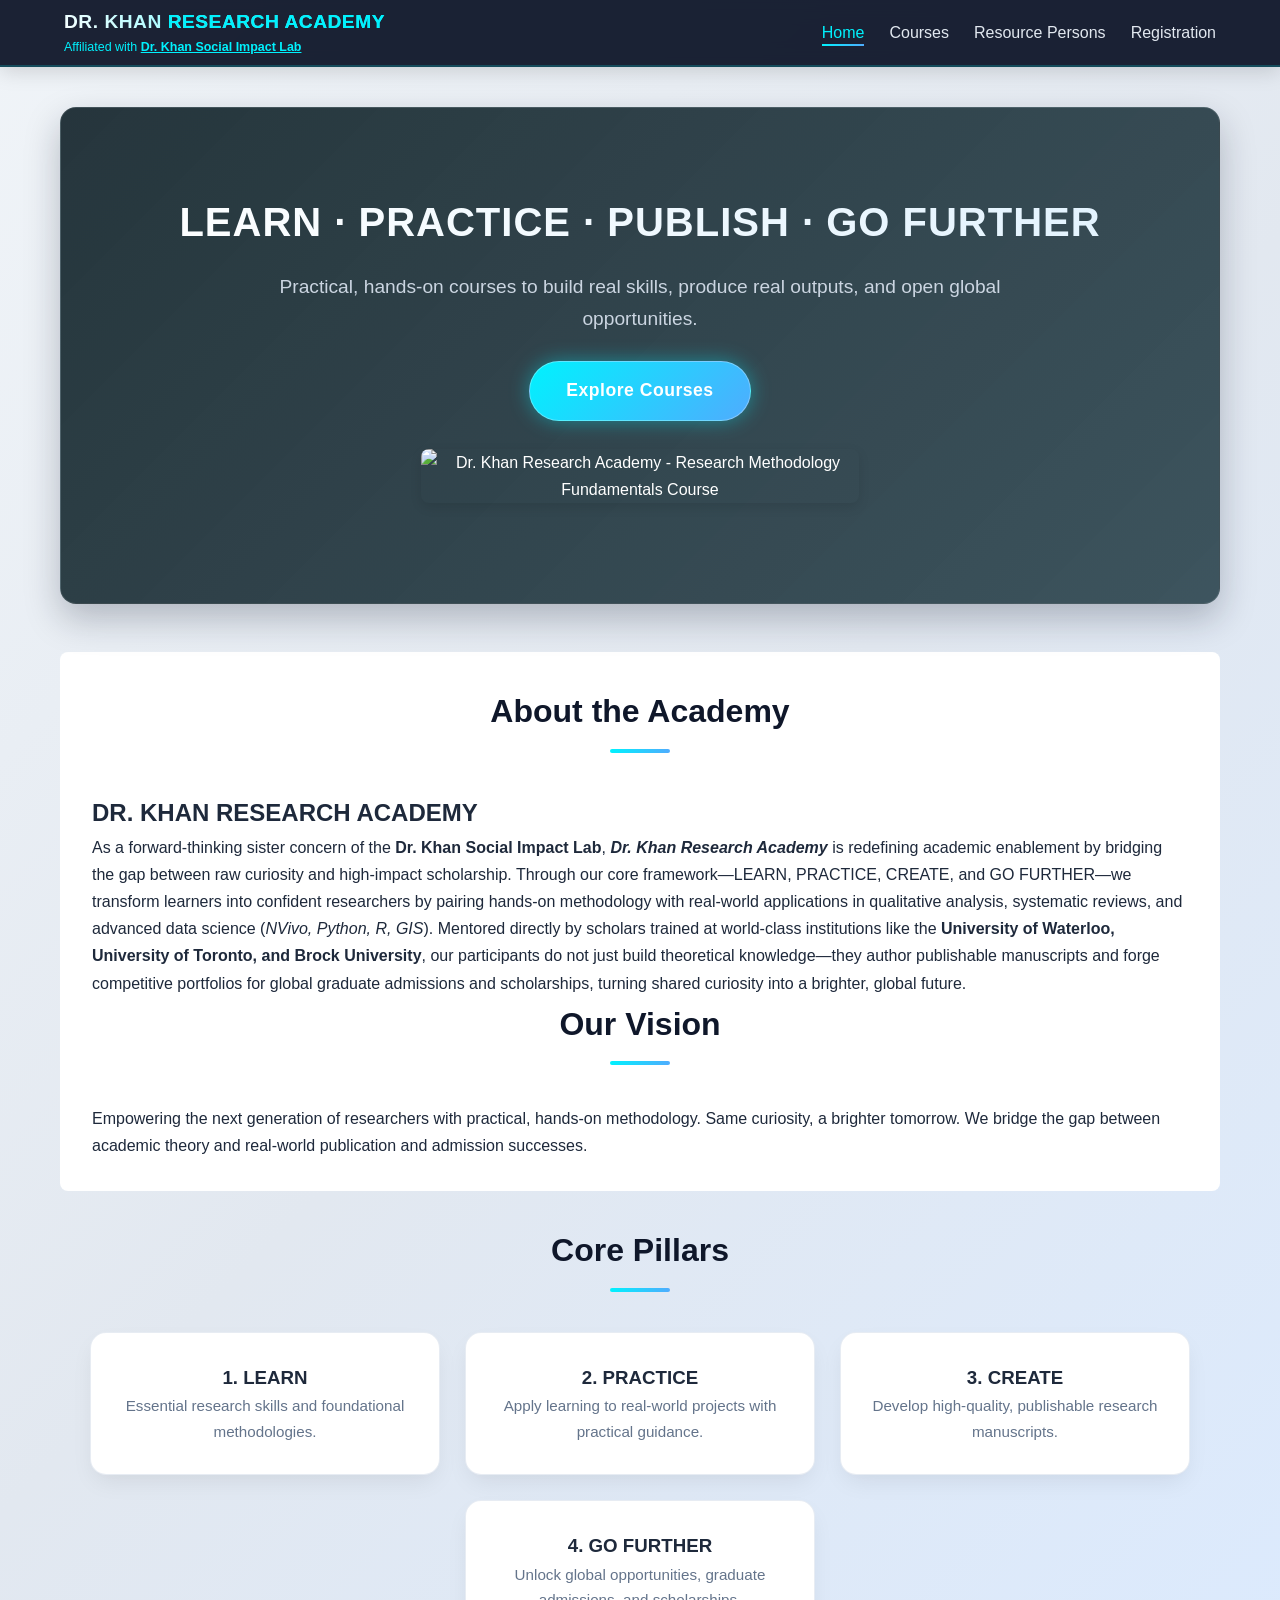
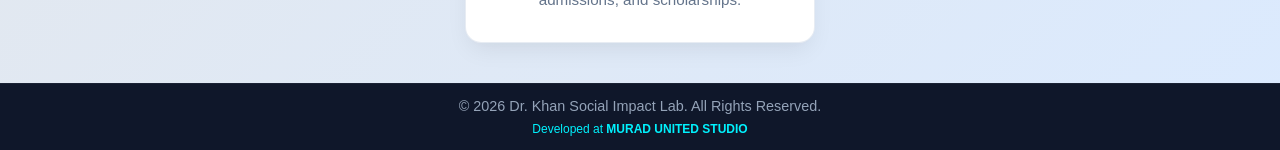
==== index.html @ 28f7c377 "Update index.html" ====
<!DOCTYPE html>
<html lang="en">
<head>
    <meta charset="UTF-8">
    <meta name="viewport" content="width=device-width, initial-scale=1.0">
    <title>Dr. Khan Research Academy</title>
    <link rel="stylesheet" href="style.css">
</head>
<body>

    <header>
        <div class="nav-container">
            <div class="logo">
                <h1>DR. KHAN <span>RESEARCH ACADEMY</span></h1>
                 <span class="sister-concern">Affiliated with  <b><a href="https://khansilab.com/" target="_blank">Dr. Khan Social Impact Lab </a> </b> </span>
            </div>
            <nav>
                <ul>
                    <li><a href="index.html" class="active">Home</a></li>
                    <li><a href="courses.html">Courses</a></li>
                    <li><a href="resource-persons.html">Resource Persons</a></li>
                    <li><a href="registration.html">Registration</a></li>
                </ul>
            </nav>
        </div>
    </header>

    <div class="container">
        <section class="hero">
            <h2>LEARN · PRACTICE · PUBLISH · GO FURTHER</h2>
            <p>Practical, hands-on courses to build real skills, produce real outputs, and open global opportunities.</p>
            <a href="courses.html" class="btn">Explore Courses</a>
			
					<div style="text-align: center; margin: 20px 0;">
				<style>
			@keyframes softPulse {
			0% { transform: scale(1); }
			50% { transform: scale(1.02); }
			100% { transform: scale(1); }
			}
			.pulse-banner {
			max-width: 40%; 
			height: auto; 
			border-radius: 8px; 
			box-shadow: 0 4px 12px rgba(0, 0, 0, 0.1);
			animation: softPulse 1s infinite ease-in-out;
			}
		</style>
		
		<img src="https://iili.io/naCwswB.jpg" 
			alt="Dr. Khan Research Academy - Research Methodology Fundamentals Course" 
			class="pulse-banner">
				</div>
        </section>
		
		

        <section class="about-section" style="background: white; padding: 2rem; border-radius: 8px; margin-bottom: 2rem;">
            <h2 class="section-title">About the Academy</h2>
        
		<!-- MODERN SINGLE-PARAGRAPH ABOUT SECTION -->
				<section id="about-academy" class="py-12 px-6 bg-gradient-to-r from-slate-900 to-indigo-950 text-white rounded-2xl shadow-xl border border-slate-800">
					<div class="max-w-4xl mx-auto text-center space-y-4">
					<h2 class="text-3xl md:text-4xl font-extrabold tracking-tight">DR. KHAN RESEARCH ACADEMY</h2>
					<p class="text-lg md:text-xl font-light text-slate-300 leading-relaxed max-w-3xl mx-auto">
					As a forward-thinking sister concern of the <strong class="text-white font-semibold">Dr. Khan Social Impact Lab</strong>, 
					<strong class="text-white font-semibold"><i> Dr. Khan Research Academy </i> </strong> is redefining academic enablement by bridging the gap between raw curiosity and high-impact scholarship. Through our core framework—<span class="text-indigo-400 font-medium">LEARN, PRACTICE, CREATE, and GO FURTHER</span>—we transform learners into confident researchers by pairing hands-on methodology with real-world applications in qualitative analysis, systematic reviews, and advanced data science (<em class="not-italic text-indigo-300">NVivo, Python, R, GIS</em>). Mentored directly by scholars trained at world-class institutions like the <strong class="text-white font-semibold">University of Waterloo, University of Toronto, and Brock University</strong>, our participants do not just build theoretical knowledge—they author publishable manuscripts and forge competitive portfolios for global graduate admissions and scholarships, turning shared curiosity into a brighter, global future.
					</p>
					</div>
				</section>
			<h2 class="section-title">Our Vision</h2>	
			        <p>Empowering the next generation of researchers with practical, hands-on methodology. Same curiosity, a brighter tomorrow. We bridge the gap between academic theory and real-world publication and admission successes.</p>
				
		
		</section>

        <section class="pillars", align="center">
            <h2 class="section-title">Core Pillars</h2>
            <div class="grid">
                <div class="card card-body">
                    <h3>1. LEARN</h3>
                    <p>Essential research skills and foundational methodologies.</p>
                </div>
                <div class="card card-body">
                    <h3>2. PRACTICE</h3>
                    <p>Apply learning to real-world projects with practical guidance.</p>
                </div>
                <div class="card card-body">
                    <h3>3. CREATE</h3>
                    <p>Develop high-quality, publishable research manuscripts.</p>
                </div>
                <div class="card card-body">
                    <h3>4. GO FURTHER</h3>
                    <p>Unlock global opportunities, graduate admissions, and scholarships.</p>
                </div>
            </div>
        </section>
    </div>

    <footer>
        <p>&copy; 2026 Dr. Khan Social Impact Lab. All Rights Reserved.</p>
        <p><small>Developed at <b> MURAD UNITED STUDIO</b> </small></p>
    </footer>

</body>
</html>
---- style.css ----
/* ==========================================================
   Dr. Khan Research Academy - Premium & Vibrant Stylesheet
   Developed at MURAD UNITED STUDIO
   ========================================================== */

/* Global Reset & Box Sizing */
* {
    margin: 0;
    padding: 0;
    box-sizing: border-box;
    font-family: 'Poppins', 'Segoe UI', Tahoma, Geneva, Verdana, sans-serif;
}

:root {
    --primary-gradient: linear-gradient(135deg, #0f2027, #203a43, #2c5364);
    --hero-gradient: linear-gradient(135deg, rgba(15, 32, 39, 0.9), rgba(32, 58, 68, 0.85)), url('https://images.unsplash.com/photo-1523240795612-9a054b0db644?auto=format&fit=crop&w=1200&q=80');
    --card-bg: #ffffff;
    --accent-cyan: #00f2fe;
    --accent-blue: #4facfe;
    --accent-gold: #ffb703;
    --text-dark: #1e293b;
    --text-muted: #64748b;
    --shadow-soft: 0 10px 25px -5px rgba(0, 0, 0, 0.08), 0 8px 10px -6px rgba(0, 0, 0, 0.01);
    --shadow-hover: 0 20px 30px -10px rgba(0, 242, 254, 0.25), 0 10px 15px -5px rgba(0, 0, 0, 0.1);
}

/* Background Animation & Base Layout */
body {
    background: linear-gradient(135deg, #f0f4f8 0%, #e2e8f0 50%, #dbeafe 100%);
    color: var(--text-dark);
    line-height: 1.7;
    min-height: 100vh;
    overflow-x: hidden;
}

/* Keyframe Animations */
@keyframes fadeIn {
    from { opacity: 0; transform: translateY(20px); }
    to { opacity: 1; transform: translateY(0); }
}

@keyframes pulseGlow {
    0% { box-shadow: 0 0 0 0 rgba(0, 242, 254, 0.4); }
    70% { box-shadow: 0 0 0 12px rgba(0, 242, 254, 0); }
    100% { box-shadow: 0 0 0 0 rgba(0, 242, 254, 0); }
}

@keyframes float {
    0% { transform: translateY(0px); }
    50% { transform: translateY(-6px); }
    100% { transform: translateY(0px); }
}

/* Header & Glassmorphism Navigation */
header {
    background: rgba(15, 23, 42, 0.95);
    backdrop-filter: blur(10px);
    color: white;
    padding: 0.4rem 5%;
    position: sticky;
    top: 0;
    z-index: 1000;
    border-bottom: 2px solid rgba(0, 242, 254, 0.2);
    box-shadow: 0 4px 20px rgba(0, 0, 0, 0.15);
}

.nav-container {
    display: flex;
    justify-content: space-between;
    align-items: center;
    max-width: 1200px;
    margin: 0 auto;
}

.logo h1 {
    font-size: 1.2rem;
    font-weight: 700;
    letter-spacing: 0.5px;
    background: linear-gradient(45deg, #ffffff, var(--accent-cyan));
    -webkit-background-clip: text;
    -webkit-text-fill-color: transparent;
}

.logo span {
    color: var(--accent-cyan);
    -webkit-text-fill-color: var(--accent-cyan);
}

.sister-concern {
    font-size: 0.78rem;
    color: #94a3b8;
    display: block;
    margin-top: -2px;
}

nav ul {
    display: flex;
    list-style: none;
    gap: 25px;
}

nav ul li a {
    color: #e2e8f0;
    text-decoration: none;
    font-weight: 500;
    position: relative;
    padding: 5px 0;
    transition: all 0.3s ease;
}

nav ul li a::after {
    content: '';
    position: absolute;
    bottom: 0;
    left: 0;
    width: 0%;
    height: 2px;
    background: linear-gradient(90deg, var(--accent-cyan), var(--accent-blue));
    transition: width 0.3s ease;
}

nav ul li a:hover, nav ul li a.active {
    color: var(--accent-cyan);
}

nav ul li a:hover::after, nav ul li a.active::after {
    width: 100%;
}

/* Container */
.container {
    max-width: 1200px;
    margin: 2.5rem auto;
    padding: 0 20px;
    animation: fadeIn 0.8s ease-out;
}

/* Hero Section */
.hero {
    background: var(--hero-gradient) center/cover;
    color: white;
    text-align: center;
    padding: 5rem 2rem;
    border-radius: 16px;
    margin-bottom: 3rem;
    box-shadow: 0 15px 35px rgba(15, 23, 42, 0.25);
    position: relative;
    overflow: hidden;
    border: 1px solid rgba(255, 255, 255, 0.1);
}

.hero h2 {
    font-size: 2.5rem;
    margin-bottom: 15px;
    font-weight: 800;
    letter-spacing: 1px;
    background: linear-gradient(45deg, #ffffff, #e0f2fe);
    -webkit-background-clip: text;
    -webkit-text-fill-color: transparent;
}

.hero p {
    font-size: 1.2rem;
    margin-bottom: 25px;
    color: #cbd5e1;
    max-width: 800px;
    margin-left: auto;
    margin-right: auto;
}

/* Section Title */
.section-title {
    text-align: center;
    font-size: 2rem;
    margin-bottom: 2.5rem;
    color: #0f172a;
    position: relative;
    font-weight: 700;
}

.section-title::after {
    content: '';
    display: block;
    width: 60px;
    height: 4px;
    background: linear-gradient(90deg, var(--accent-cyan), var(--accent-blue));
    margin: 10px auto 0;
    border-radius: 2px;
}

/* General Grid System */
.grid {
    display: grid;
    grid-template-columns: repeat(auto-fit, minmax(320px, 1fr));
    gap: 25px;
}

/* Core Pillars Specific Grid Setup (Card Center Alignment Fix) */
.pillars {
    text-align: center;
}

.pillars .grid {
    display: flex;
    flex-wrap: wrap;
    justify-content: center;
    gap: 25px;
}

.pillars .card {
    flex: 1 1 280px;
    max-width: 350px;
    text-align: center;
}

/* Cool Cards Design */
.card {
    background: var(--card-bg);
    border-radius: 16px;
    overflow: hidden;
    box-shadow: var(--shadow-soft);
    transition: all 0.4s cubic-bezier(0.175, 0.885, 0.32, 1.275);
    display: flex;
    flex-direction: column;
    border: 1px solid rgba(226, 232, 240, 0.8);
    position: relative;
}

.card:hover {
    transform: translateY(-10px) scale(1.02);
    box-shadow: var(--shadow-hover);
    border-color: rgba(0, 242, 254, 0.4);
}

.card-img {
    width: 100%;
    height: 210px;
    object-fit: cover;
    transition: transform 0.5s ease;
}

.card:hover .card-img {
    transform: scale(1.08);
}

.card-body {
    padding: 1.8rem;
    flex-grow: 1;
    display: flex;
    flex-direction: column;
    background: #ffffff;
}

.card-title {
    font-size: 1.3rem;
    color: #0f172a;
    margin-bottom: 12px;
    font-weight: 600;
    line-height: 1.4;
}

.card p {
    color: var(--text-muted);
    font-size: 0.95rem;
}

/* Glowing Badges */
.badge {
    display: inline-block;
    padding: 5px 12px;
    border-radius: 20px;
    font-size: 0.75rem;
    font-weight: 700;
    text-transform: uppercase;
    letter-spacing: 0.8px;
    margin-bottom: 12px;
    width: fit-content;
}

.badge-active {
    background: rgba(16, 185, 129, 0.15);
    color: #059669;
    border: 1px solid rgba(16, 185, 129, 0.3);
    animation: pulseGlow 2s infinite;
}

.badge-upcoming {
    background: rgba(245, 158, 11, 0.15);
    color: #d97706;
    border: 1px solid rgba(245, 158, 11, 0.3);
}

/* Price Tag Styling */
.price-tag {
    font-size: 1.15rem;
    font-weight: 700;
    color: #0284c7;
    margin: 15px 0;
    background: #f0f9ff;
    padding: 8px 12px;
    border-radius: 8px;
    display: inline-block;
    width: fit-content;
}

/* Cool Animated Buttons */
.btn {
    display: inline-block;
    background: linear-gradient(135deg, #0284c7, #2563eb);
    color: white;
    padding: 12px 24px;
    text-decoration: none;
    border-radius: 10px;
    text-align: center;
    margin-top: auto;
    font-weight: 600;
    letter-spacing: 0.5px;
    transition: all 0.3s ease;
    box-shadow: 0 4px 12px rgba(37, 99, 235, 0.25);
    border: none;
}

.btn:hover {
    background: linear-gradient(135deg, #0369a1, #1d4ed8);
    transform: translateY(-2px);
    box-shadow: 0 6px 18px rgba(37, 99, 235, 0.4);
}

/* Hero Button Base Styling */
.hero .btn {
    position: relative;
    display: inline-block;
    padding: 14px 36px;
    font-size: 1.1rem;
    font-weight: 700;
    color: #ffffff;
    background: linear-gradient(135deg, #00f2fe 0%, #4facfe 100%);
    border-radius: 50px;
    text-decoration: none;
    overflow: hidden;
    z-index: 1;
    box-shadow: 0 0 20px rgba(0, 242, 254, 0.4);
    transition: all 0.4s cubic-bezier(0.175, 0.885, 0.32, 1.275);
    border: 1px solid rgba(255, 255, 255, 0.3);
}

.hero .btn::before {
    content: '';
    position: absolute;
    top: 0;
    left: -100%;
    width: 100%;
    height: 100%;
    background: linear-gradient(
        120deg,
        transparent,
        rgba(255, 255, 255, 0.6),
        transparent
    );
    transition: all 0.6s ease;
    animation: shineEffect 3s infinite;
}

.hero .btn:hover {
    transform: translateY(-5px) scale(1.05);
    box-shadow: 0 10px 30px rgba(0, 242, 254, 0.8), 0 0 15px rgba(255, 255, 255, 0.5);
    background: linear-gradient(135deg, #4facfe 0%, #00f2fe 100%);
}

.hero .btn:active {
    transform: translateY(-2px) scale(0.98);
}

@keyframes shineEffect {
    0% { left: -100%; }
    20% { left: 100%; }
    100% { left: 100%; }
}

/* Contact Details Page Styling */
.contact-info {
    background: white;
    padding: 2.5rem;
    border-radius: 16px;
    box-shadow: var(--shadow-soft);
    border: 1px solid rgba(226, 232, 240, 0.8);
}

.contact-info h3 {
    color: #0f172a;
    margin-bottom: 15px;
}

.contact-info p {
    margin-bottom: 12px;
    color: #334155;
    font-size: 1rem;
}

/* Footer Design */
footer {
    background: #0f172a;
    color: #94a3b8;
    text-align: center;
    padding: 0.6rem 0;
    margin-top: 1.5rem;
    border-top: 1px solid rgba(255, 255, 255, 0.05);
}

footer p {
    font-size: 0.90rem;
    line-height: 1.4; 
    margin: 2px 0;
}

footer small {
    color: var(--accent-cyan);
    font-weight: 500;
}

/* Responsive Mobile Layout */
@media (max-width: 768px) {
    .nav-container {
        flex-direction: column;
        gap: 15px;
        text-align: center;
    }
    nav ul {
        gap: 15px;
        flex-wrap: wrap;
        justify-content: center;
    }
    .hero h2 {
        font-size: 1.8rem;
    }
    .hero p {
        font-size: 1rem;
    }
}
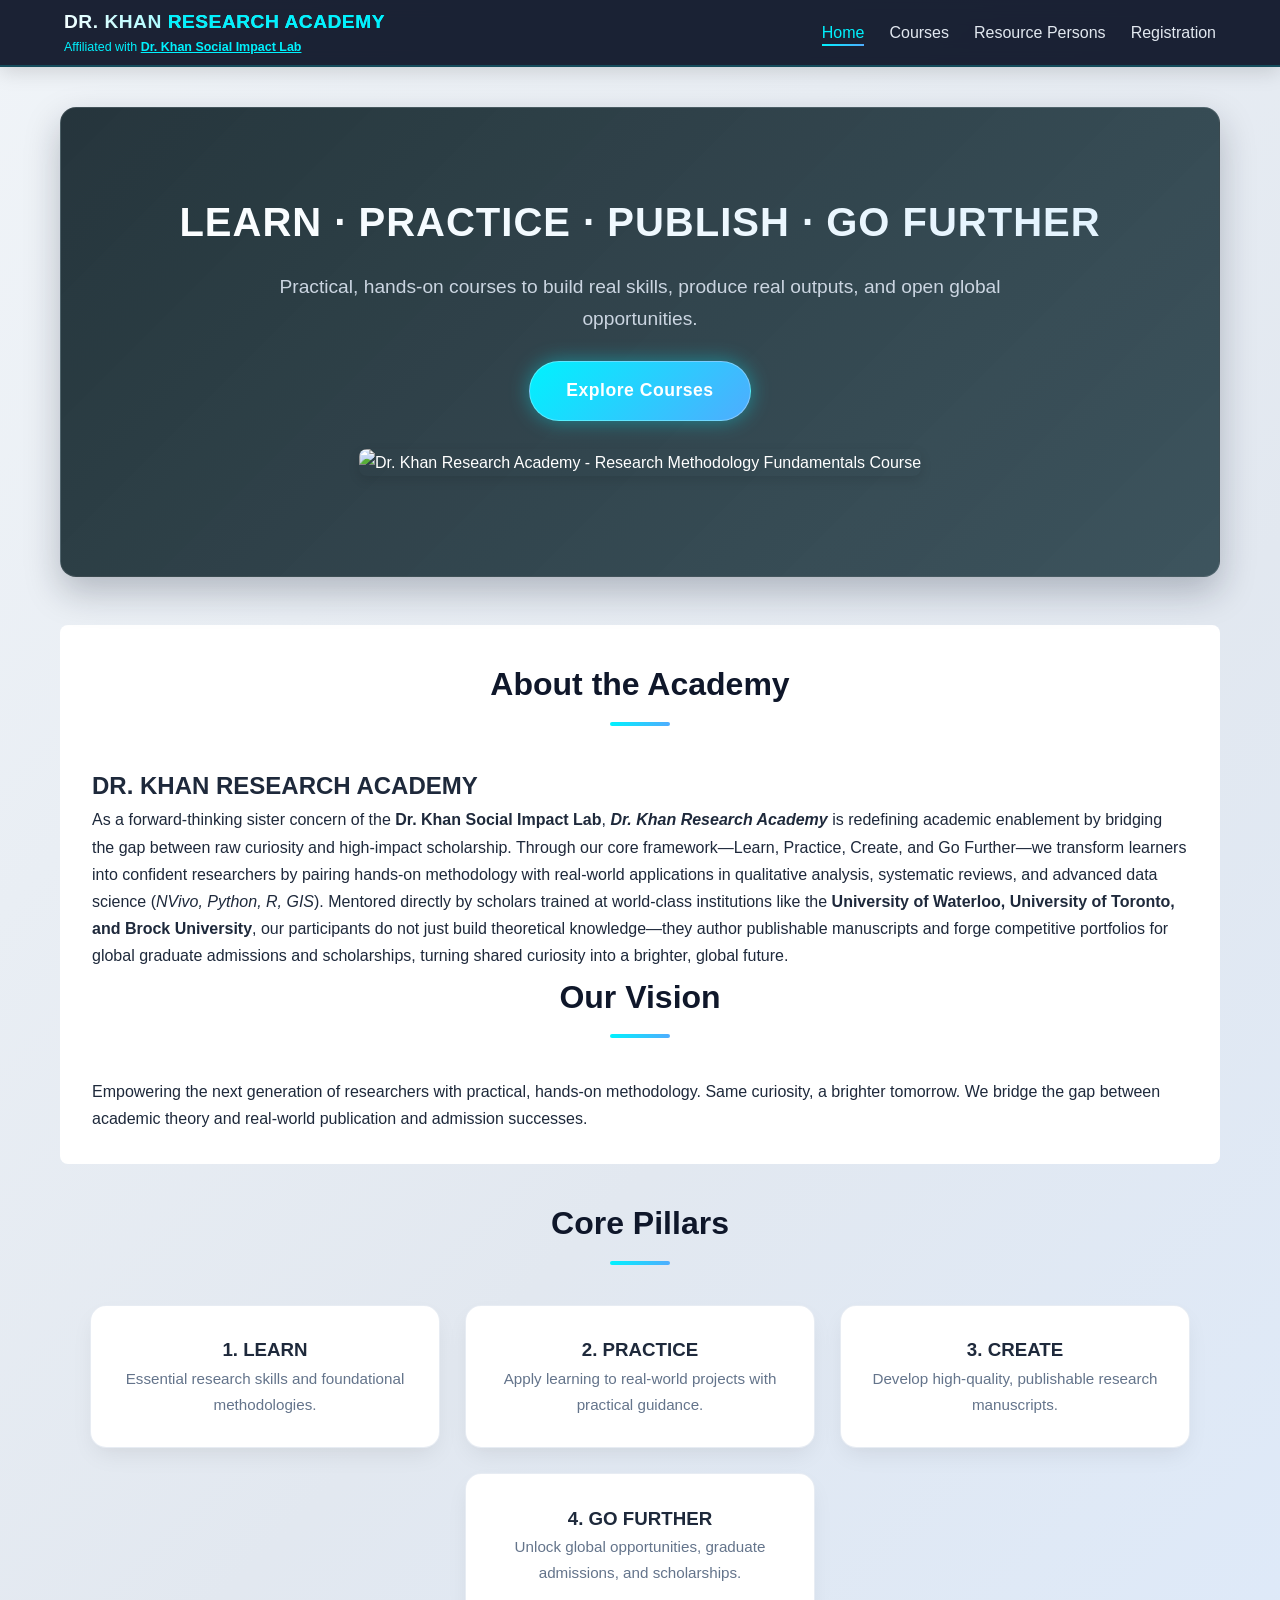
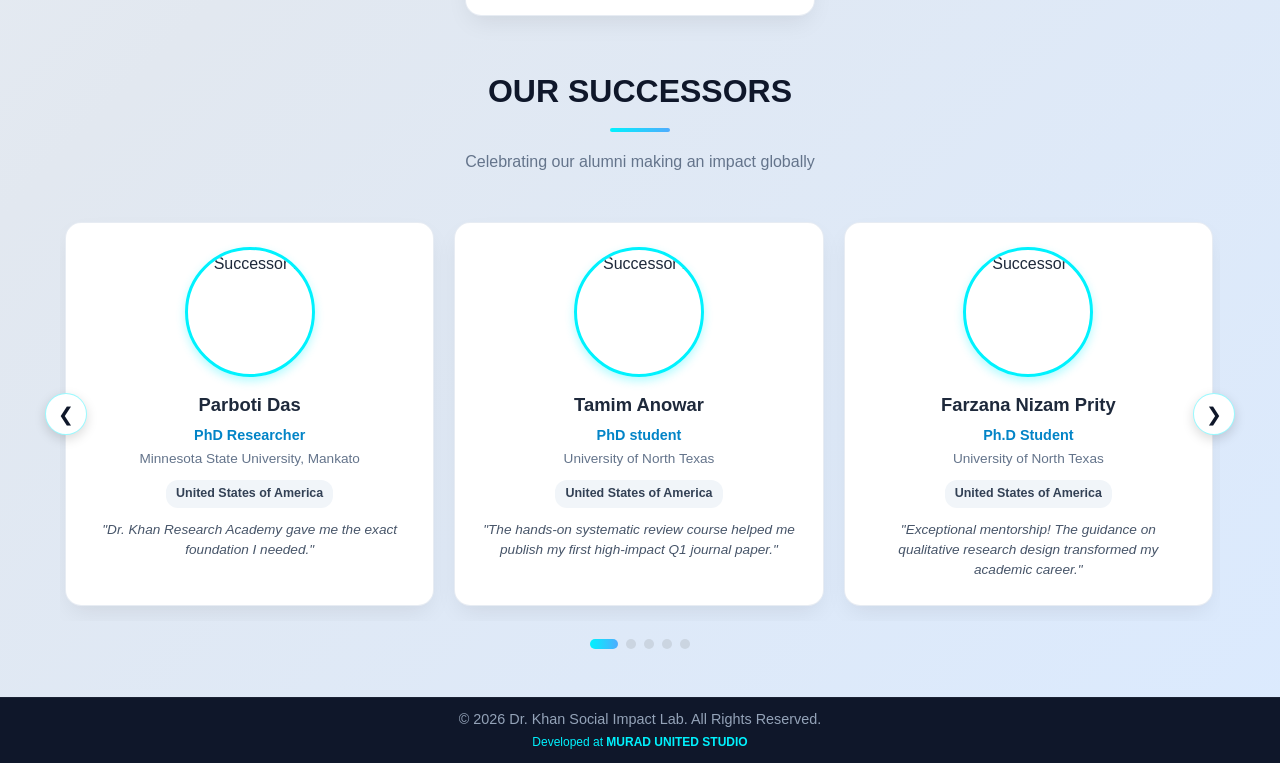
==== commit 2c04f61f: "Add files via upload" ====
--- a/index.html
+++ b/index.html
@@ -39,7 +39,7 @@
 			100% { transform: scale(1); }
 			}
 			.pulse-banner {
-			max-width: 40%; 
+			max-width: 60%; 
 			height: auto; 
 			border-radius: 8px; 
 			box-shadow: 0 4px 12px rgba(0, 0, 0, 0.1);
@@ -64,7 +64,7 @@
 					<h2 class="text-3xl md:text-4xl font-extrabold tracking-tight">DR. KHAN RESEARCH ACADEMY</h2>
 					<p class="text-lg md:text-xl font-light text-slate-300 leading-relaxed max-w-3xl mx-auto">
 					As a forward-thinking sister concern of the <strong class="text-white font-semibold">Dr. Khan Social Impact Lab</strong>, 
-					<strong class="text-white font-semibold"><i> Dr. Khan Research Academy </i> </strong> is redefining academic enablement by bridging the gap between raw curiosity and high-impact scholarship. Through our core framework—<span class="text-indigo-400 font-medium">LEARN, PRACTICE, CREATE, and GO FURTHER</span>—we transform learners into confident researchers by pairing hands-on methodology with real-world applications in qualitative analysis, systematic reviews, and advanced data science (<em class="not-italic text-indigo-300">NVivo, Python, R, GIS</em>). Mentored directly by scholars trained at world-class institutions like the <strong class="text-white font-semibold">University of Waterloo, University of Toronto, and Brock University</strong>, our participants do not just build theoretical knowledge—they author publishable manuscripts and forge competitive portfolios for global graduate admissions and scholarships, turning shared curiosity into a brighter, global future.
+					<strong class="text-white font-semibold"><i> Dr. Khan Research Academy </i> </strong> is redefining academic enablement by bridging the gap between raw curiosity and high-impact scholarship. Through our core framework—<span class="text-indigo-400 font-medium">Learn, Practice, Create, and Go Further</span>—we transform learners into confident researchers by pairing hands-on methodology with real-world applications in qualitative analysis, systematic reviews, and advanced data science (<em class="not-italic text-indigo-300">NVivo, Python, R, GIS</em>). Mentored directly by scholars trained at world-class institutions like the <strong class="text-white font-semibold">University of Waterloo, University of Toronto, and Brock University</strong>, our participants do not just build theoretical knowledge—they author publishable manuscripts and forge competitive portfolios for global graduate admissions and scholarships, turning shared curiosity into a brighter, global future.
 					</p>
 					</div>
 				</section>
@@ -74,7 +74,7 @@
 		
 		</section>
 
-        <section class="pillars", align="center">
+        <section class="pillars">
             <h2 class="section-title">Core Pillars</h2>
             <div class="grid">
                 <div class="card card-body">
@@ -96,11 +96,97 @@
             </div>
         </section>
     </div>
+<!-- Our Successors Section -->
+        <section class="successors-section">
+            <h2 class="section-title">OUR SUCCESSORS</h2>
+            <p class="section-subtitle">Celebrating our alumni making an impact globally</p>
+            
+            <div class="slider-wrapper">
+                <!-- Navigation Arrows -->
+                <button class="slider-btn prev-btn" aria-label="Previous">&#10094;</button>
+                
+                <div class="successor-slider">
+                    <!-- Successor 1 -->
+                    <div class="successor-card">
+                        <img src="https://khansilab.com/employee/Parboti.jpg?auto=format&fit=crop&w=400&q=80" alt="Successor 1" class="successor-img">
+                        <div class="successor-info">
+                            <h3>Parboti Das</h3>
+                            <p class="role">PhD Researcher</p>
+                            <p class="institution">Minnesota State University, Mankato</p>
+                            <span class="country-badge">United States of America</span>
+                            <blockquote class="quote">
+                                "Dr. Khan Research Academy gave me the exact foundation I needed."
+                            </blockquote>
+                        </div>
+                    </div>
 
+                    <!-- Successor 2 -->
+                    <div class="successor-card">
+                        <img src="https://khansilab.com/employee/Tamim_Anowar.jpg?auto=format&fit=crop&w=300&q=80" alt="Successor 2" class="successor-img">
+                        <div class="successor-info">
+                            <h3>Tamim Anowar</h3>
+                            <p class="role">PhD student</p>
+                            <p class="institution">University of North Texas</p>
+                            <span class="country-badge">United States of America</span>
+                            <blockquote class="quote">
+                                "The hands-on systematic review course helped me publish my first high-impact Q1 journal paper."
+                            </blockquote>
+                        </div>
+                    </div>
+
+                    <!-- Successor 3 -->
+                    <div class="successor-card">
+                        <img src="https://khansilab.com/employee/WhatsApp_Image_2026-04-12_at_9_02_51_PM2.jpeg?auto=format&fit=crop&w=300&q=80" alt="Successor 3" class="successor-img">
+                        <div class="successor-info">
+                            <h3>Farzana Nizam Prity</h3>
+                            <p class="role">Ph.D Student</p>
+                            <p class="institution">University of North Texas</p>
+                            <span class="country-badge">United States of America</span>
+                            <blockquote class="quote">
+                                "Exceptional mentorship! The guidance on qualitative research design transformed my academic career."
+                            </blockquote>
+                        </div>
+                    </div>
+
+                    <!-- Successor 4 -->
+                    <div class="successor-card">
+                        <img src="https://khansilab.com/employee/WhatsApp_Image_2026-06-24_at_3_52_09_AM.jpeg?auto=format&fit=crop&w=300&q=80" alt="Successor 4" class="successor-img">
+                        <div class="successor-info">
+                            <h3>Md. Mamunur Rashid</h3>
+                            <p class="role">LL.B(Hons) LL.M</p>
+                            <p class="institution">University of Glasgow</p>
+                            <span class="country-badge">United Kingdom</span>
+                            <blockquote class="quote">
+                                "From basic curiosity to a full master's scholarship—this academy bridged the whole gap for me."
+                            </blockquote>
+                        </div>
+                    </div>
+					
+					<!-- Successor 5 -->
+                    <div class="successor-card">
+                        <img src="https://khansilab.com/employee/Ahona_Singha_Formal_Photo.jpg?auto=format&fit=crop&w=300&q=80" alt="Successor 4" class="successor-img">
+                        <div class="successor-info">
+                            <h3>Ahona Singha</h3>
+                            <p class="role">LL.B(Hons) LL.M</p>
+                            <p class="institution">University of Murad</p>
+                            <span class="country-badge">United Kingdom</span>
+                            <blockquote class="quote">
+                                "From basic curiosity to a full master's scholarship—this academy bridged the whole gap for me."
+                            </blockquote>
+                        </div>
+                    </div>
+                </div>
+
+                <button class="slider-btn next-btn" aria-label="Next">&#10095;</button>
+            </div>
+
+            <!-- Pagination Dots Container -->
+            <div class="slider-dots"></div>
+        </section>
     <footer>
         <p>&copy; 2026 Dr. Khan Social Impact Lab. All Rights Reserved.</p>
         <p><small>Developed at <b> MURAD UNITED STUDIO</b> </small></p>
     </footer>
-
+<script src="script.js"></script>
 </body>
-</html>
+</html>
--- a/style.css
+++ b/style.css
@@ -436,4 +436,186 @@
     .hero p {
         font-size: 1rem;
     }
+}
+/* ==========================================
+   OUR SUCCESSORS SLIDER STYLES (FIXED)
+   ========================================== */
+
+/* Slider Main Section */
+.successors-section {
+    max-width: 1200px;
+    margin: 3rem auto;
+    padding: 0 20px;
+    position: relative;
+}
+
+.section-subtitle {
+    text-align: center;
+    color: var(--text-muted);
+    margin-top: -1.5rem;
+    margin-bottom: 2rem;
+    font-size: 1rem;
+}
+
+/* Slider Wrapper */
+.slider-wrapper {
+    position: relative;
+    display: flex;
+    align-items: center;
+}
+
+/* Main Horizontal Scroll Slider Container */
+.successor-slider {
+    display: flex;
+    gap: 20px;
+    overflow-x: auto;
+    scroll-behavior: smooth;
+    padding: 15px 5px;
+    width: 100%;
+    
+    /* Scrollbar hide */
+    -ms-overflow-style: none;
+    scrollbar-width: none;
+}
+
+.successor-slider::-webkit-scrollbar {
+    display: none;
+}
+
+/* Successor Individual Card Setup */
+.successor-card {
+    flex: 0 0 calc(33.333% - 14px); /* Show 3 cards on desktop */
+    min-width: 280px;
+    background: #ffffff;
+    border-radius: 16px;
+    padding: 1.5rem;
+    box-shadow: var(--shadow-soft);
+    border: 1px solid rgba(226, 232, 240, 0.8);
+    display: flex;
+    flex-direction: column;
+    align-items: center;
+    text-align: center;
+    transition: all 0.3s ease;
+}
+
+.successor-card:hover {
+    transform: translateY(-5px);
+    box-shadow: var(--shadow-hover);
+    border-color: rgba(0, 242, 254, 0.4);
+}
+
+.successor-img {
+    width: 130px;
+    height: 130px;
+    border-radius: 50%;
+    object-fit: cover;
+    margin-bottom: 12px;
+    border: 3px solid var(--accent-cyan);
+    box-shadow: 0 4px 10px rgba(0, 242, 254, 0.3);
+}
+
+.successor-info h3 {
+    font-size: 1.15rem;
+    color: var(--text-dark);
+    margin-bottom: 2px;
+}
+
+.successor-info .role {
+    font-size: 0.9rem;
+    font-weight: 600;
+    color: #0284c7;
+}
+
+.successor-info .institution {
+    font-size: 0.85rem;
+    color: var(--text-muted);
+    margin-bottom: 8px;
+}
+
+.country-badge {
+    display: inline-block;
+    background: #f1f5f9;
+    padding: 3px 10px;
+    border-radius: 12px;
+    font-size: 0.78rem;
+    font-weight: 600;
+    color: #334155;
+    margin-bottom: 12px;
+}
+
+.quote {
+    font-size: 0.85rem;
+    font-style: italic;
+    color: #475569;
+    line-height: 1.5;
+    position: relative;
+    margin-top: auto;
+}
+
+/* Arrow Navigation Buttons */
+.slider-btn {
+    position: absolute;
+    top: 50%;
+    transform: translateY(-50%);
+    width: 42px;
+    height: 42px;
+    background: #ffffff;
+    border: 1px solid rgba(0, 242, 254, 0.4);
+    color: #0f172a;
+    border-radius: 50%;
+    cursor: pointer;
+    z-index: 10;
+    font-size: 1.2rem;
+    display: flex;
+    align-items: center;
+    justify-content: center;
+    box-shadow: 0 4px 12px rgba(0, 0, 0, 0.15);
+    transition: all 0.3s ease;
+}
+
+.slider-btn:hover {
+    background: var(--accent-cyan);
+    color: #ffffff;
+    box-shadow: 0 6px 18px rgba(0, 242, 254, 0.5);
+    transform: translateY(-50%) scale(1.1);
+}
+
+.prev-btn { left: -15px; }
+.next-btn { right: -15px; }
+
+/* Pagination Dots */
+.slider-dots {
+    display: flex;
+    justify-content: center;
+    gap: 8px;
+    margin-top: 18px;
+}
+
+.dot {
+    width: 10px;
+    height: 10px;
+    background: #cbd5e1;
+    border-radius: 20px;
+    cursor: pointer;
+    transition: all 0.3s ease;
+}
+
+.dot.active {
+    background: linear-gradient(90deg, var(--accent-cyan), var(--accent-blue));
+    width: 28px;
+}
+
+/* Responsive adjustments */
+@media (max-width: 992px) {
+    .successor-card {
+        flex: 0 0 calc(50% - 10px);
+    }
+}
+
+@media (max-width: 640px) {
+    .successor-card {
+        flex: 0 0 100%;
+    }
+    .prev-btn { left: -5px; }
+    .next-btn { right: -5px; }
 }
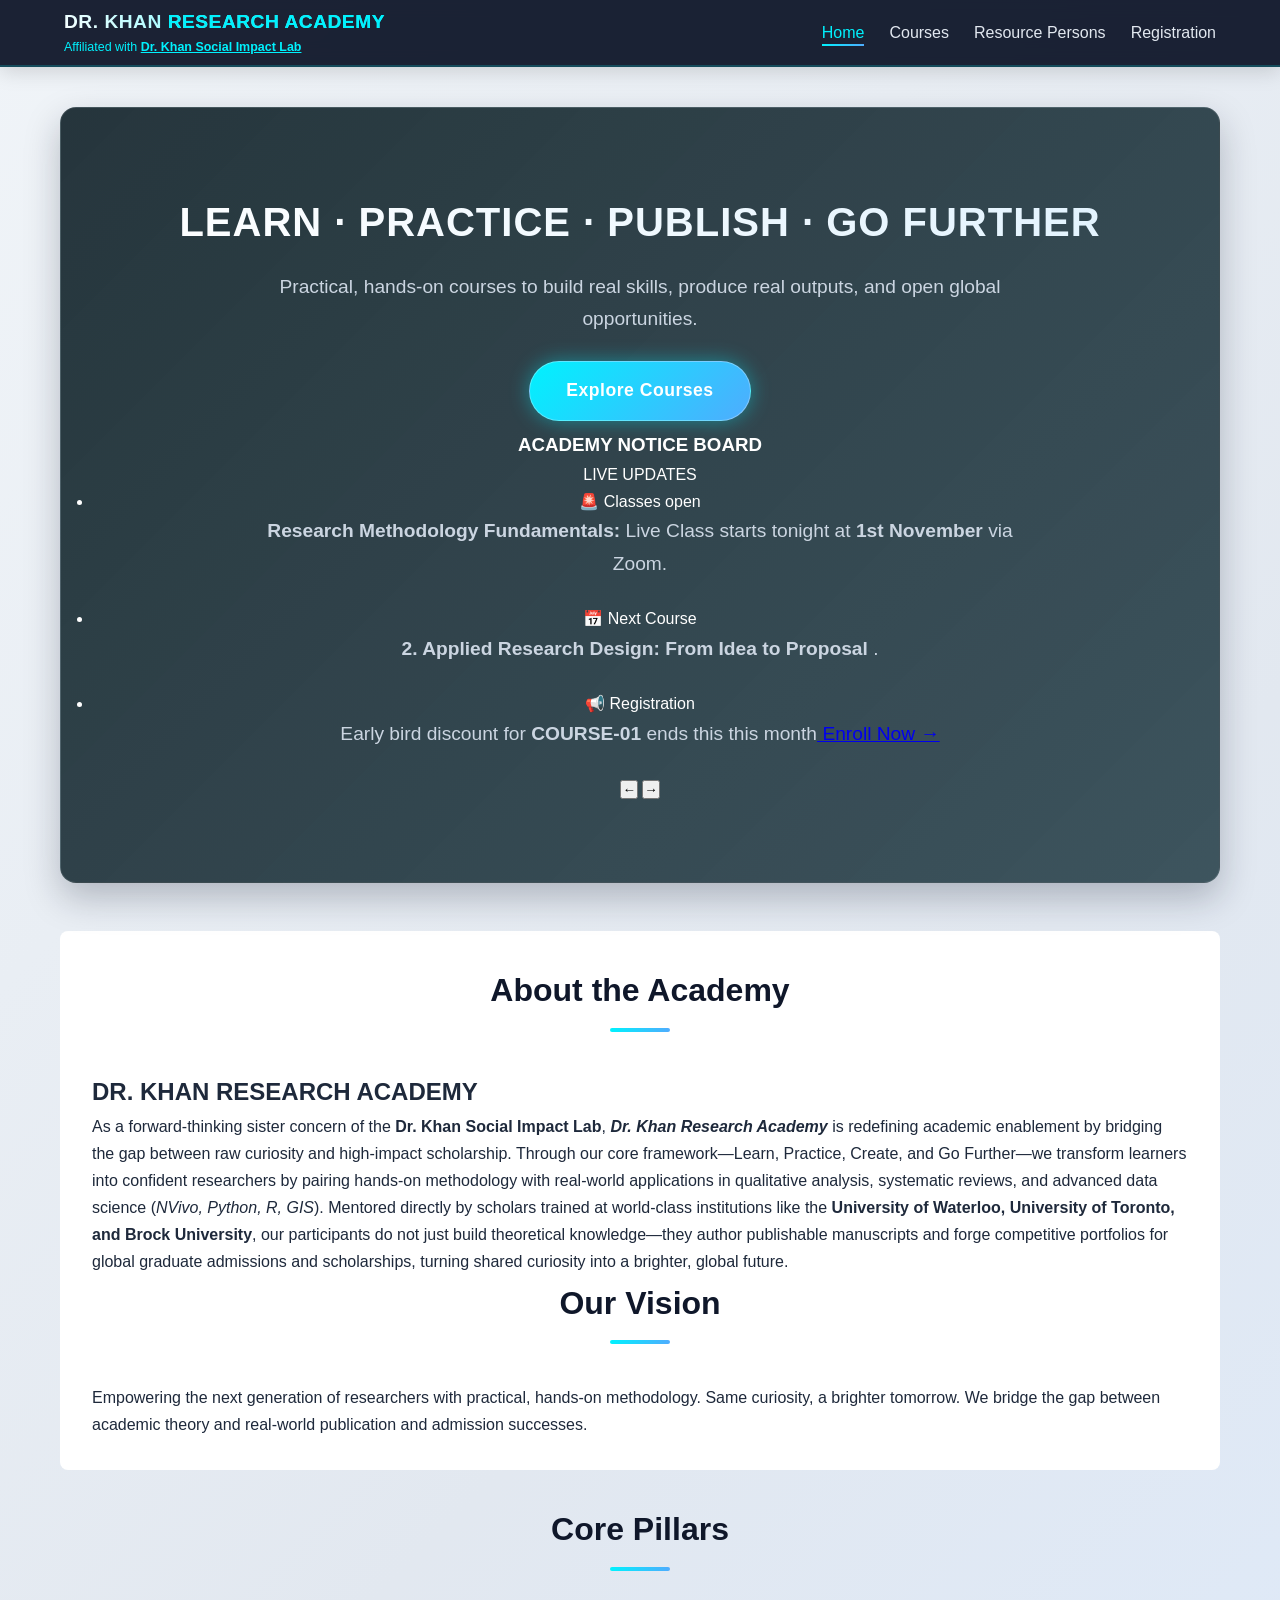
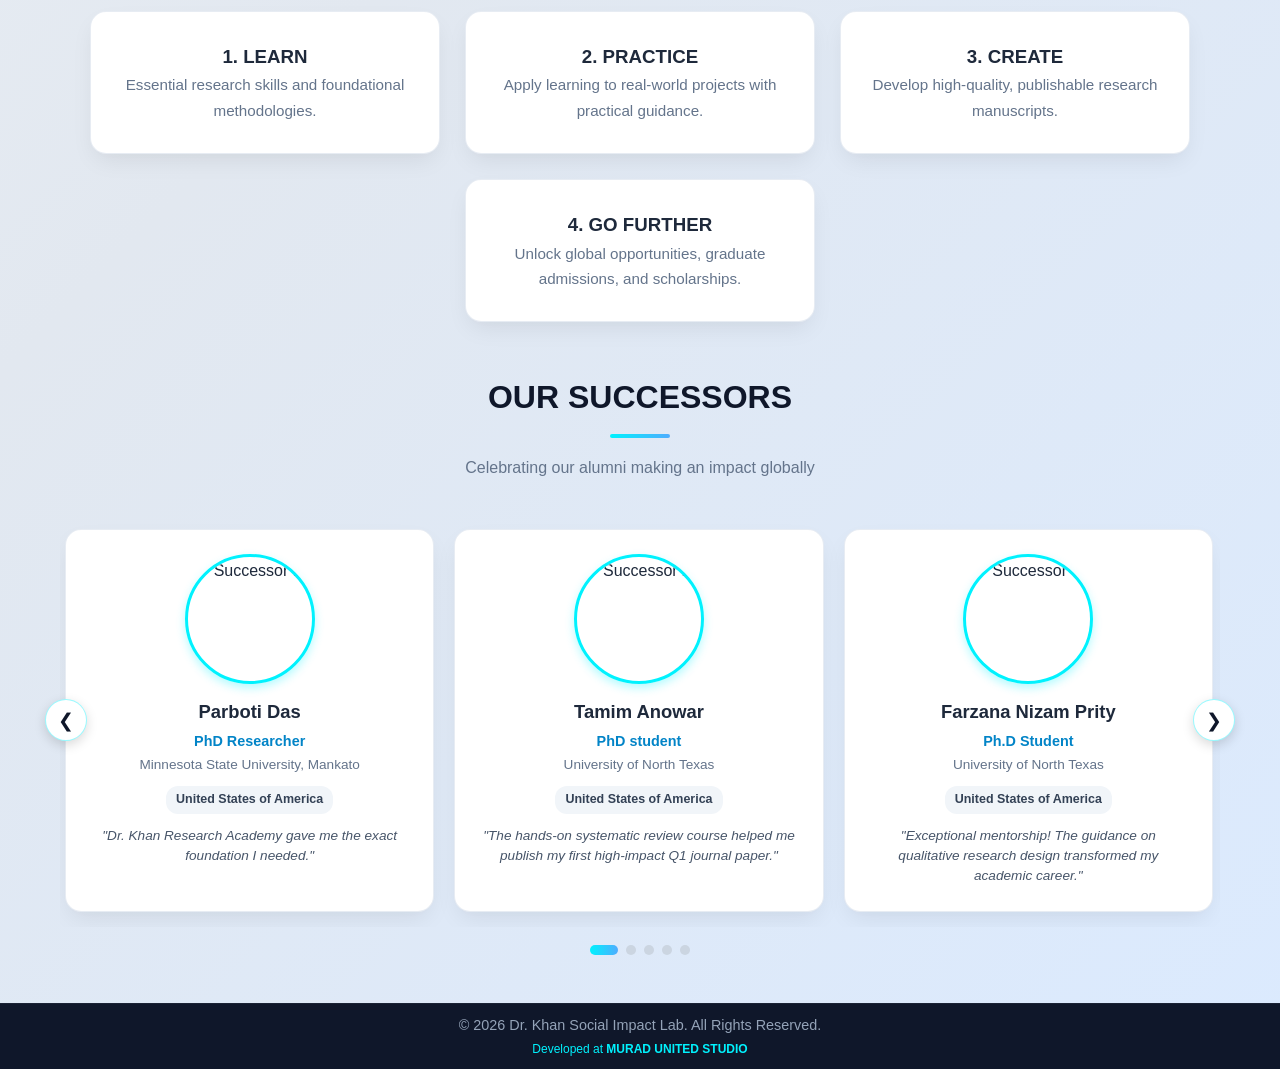
==== commit ba5785ff: "Update index.html" ====
--- a/index.html
+++ b/index.html
@@ -31,6 +31,44 @@
             <p>Practical, hands-on courses to build real skills, produce real outputs, and open global opportunities.</p>
             <a href="courses.html" class="btn">Explore Courses</a>
 			
+			<!-- Live Notice Board Component -->
+<div class="notice-board shadow-lg">
+    <div class="notice-header">
+        <div class="notice-title">
+            <span class="pulse-dot"></span>
+            <h3>ACADEMY NOTICE BOARD</h3>
+        </div>
+        <span class="notice-badge">LIVE UPDATES</span>
+    </div>
+
+    <div class="notice-content">
+        <ul class="notice-list" id="noticeList">
+            <li class="notice-item active">
+                <span class="notice-tag tag-urgent">🚨 Classes open </span>
+                <p><strong>Research Methodology Fundamentals:</strong> Live Class starts tonight at <strong>1st November</strong> via Zoom.</p>
+            </li>
+            <li class="notice-item">
+                <span class="notice-tag tag-next">📅 Next Course</span>
+                <p><strong>2. Applied Research Design: From Idea to Proposal</strong> .</p>
+            </li>
+            <li class="notice-item">
+                <span class="notice-tag tag-info">📢 Registration</span>
+                <p>Early bird discount for <strong>COURSE-01</strong> ends this this month<a href="registration.html"> Enroll Now →</a></p>
+            </li>
+        </ul>
+    </div>
+
+    <!-- Controls for Navigation -->
+    <div class="notice-footer">
+        <div class="notice-dots" id="noticeDots"></div>
+        <div class="notice-controls">
+            <button id="prevNoticeBtn" aria-label="Previous Notice">&larr;</button>
+            <button id="nextNoticeBtn" aria-label="Next Notice">&rarr;</button>
+        </div>
+    </div>
+</div>
+
+<!--  Notice pic Component 
 					<div style="text-align: center; margin: 20px 0;">
 				<style>
 			@keyframes softPulse {
@@ -50,7 +88,7 @@
 		<img src="https://iili.io/naCwswB.jpg" 
 			alt="Dr. Khan Research Academy - Research Methodology Fundamentals Course" 
 			class="pulse-banner">
-				</div>
+				</div>  -->
         </section>
 		
 		
@@ -189,4 +227,4 @@
     </footer>
 <script src="script.js"></script>
 </body>
-</html>+</html>
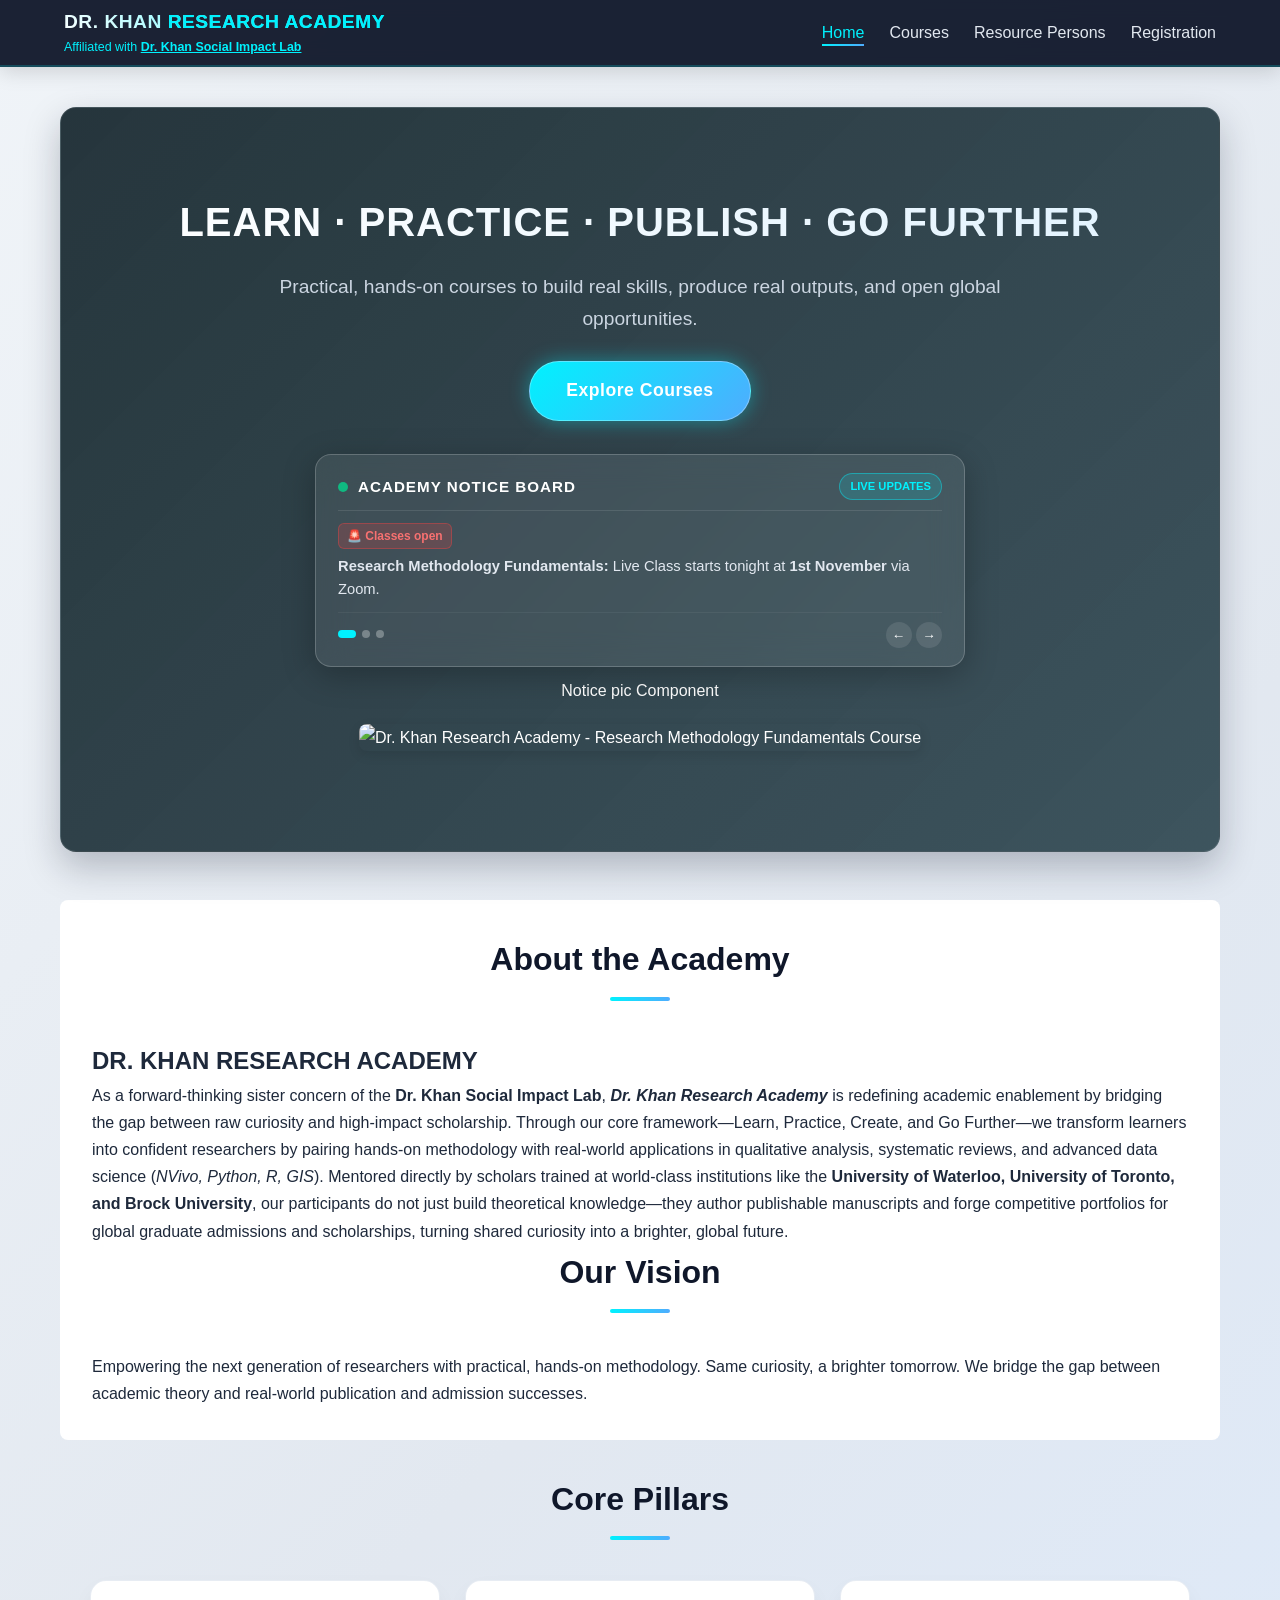
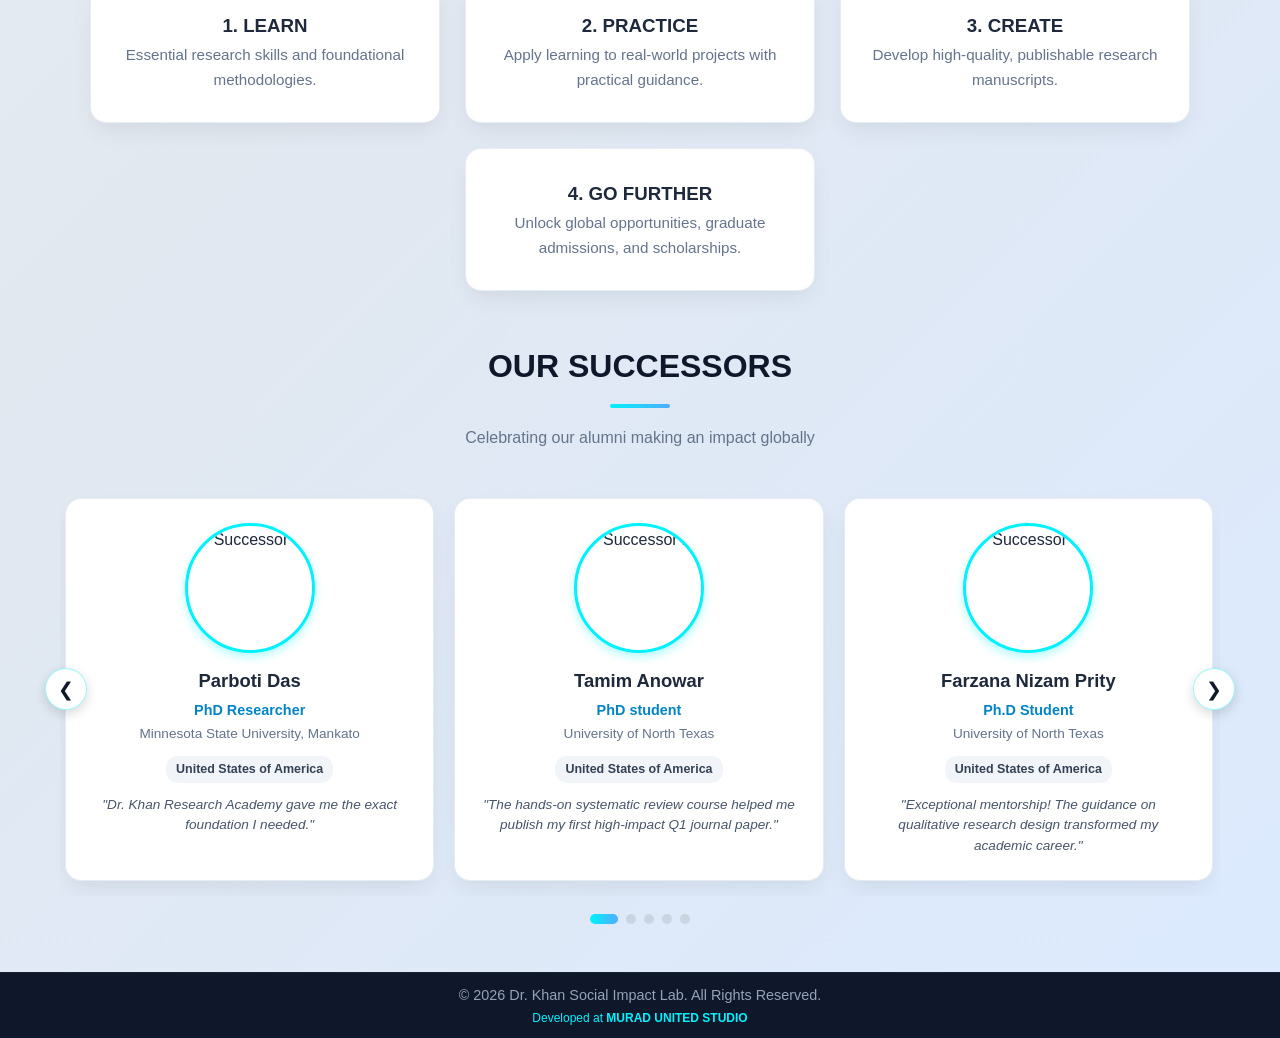
==== commit ac00f82b: "Update index.html" ====
--- a/index.html
+++ b/index.html
@@ -68,7 +68,7 @@
     </div>
 </div>
 
-<!--  Notice pic Component 
+  Notice pic Component 
 					<div style="text-align: center; margin: 20px 0;">
 				<style>
 			@keyframes softPulse {
@@ -88,7 +88,7 @@
 		<img src="https://iili.io/naCwswB.jpg" 
 			alt="Dr. Khan Research Academy - Research Methodology Fundamentals Course" 
 			class="pulse-banner">
-				</div>  -->
+				</div> 
         </section>
 		
 		
--- a/style.css
+++ b/style.css
@@ -618,4 +618,174 @@
     }
     .prev-btn { left: -5px; }
     .next-btn { right: -5px; }
-}+}
+/* ==========================================
+   HERO NOTICE BOARD STYLES
+   ========================================== */
+
+/* Glassmorphism Blurred Transparent Notice Board */
+.notice-board {
+    max-width: 650px;
+    margin: 25px auto 10px;
+    /* Transparent background with low opacity */
+    background: rgba(255, 255, 255, 0.08); 
+    /* Backdrop blur effect for smooth glass look */
+    backdrop-filter: blur(16px);
+    -webkit-backdrop-filter: blur(16px);
+    /* Soft border with subtle glow */
+    border: 1px solid rgba(255, 255, 255, 0.2);
+    border-radius: 16px;
+    padding: 18px 22px;
+    text-align: left;
+    box-shadow: 0 8px 32px 0 rgba(0, 0, 0, 0.25);
+    position: relative;
+    overflow: hidden;
+}
+
+.notice-header {
+    display: flex;
+    justify-content: space-between;
+    align-items: center;
+    border-bottom: 1px solid rgba(255, 255, 255, 0.1);
+    padding-bottom: 10px;
+    margin-bottom: 12px;
+}
+
+.notice-title {
+    display: flex;
+    align-items: center;
+    gap: 10px;
+}
+
+.notice-title h3 {
+    font-size: 0.95rem;
+    font-weight: 700;
+    letter-spacing: 1px;
+    color: #ffffff;
+}
+
+/* Pulsing Red/Green Live Dot */
+.pulse-dot {
+    width: 10px;
+    height: 10px;
+    background-color: #10b981;
+    border-radius: 50%;
+    box-shadow: 0 0 0 rgba(16, 185, 129, 0.7);
+    animation: pulseGlowGreen 1.8s infinite;
+}
+
+@keyframes pulseGlowGreen {
+    0% { box-shadow: 0 0 0 0 rgba(16, 185, 129, 0.7); }
+    70% { box-shadow: 0 0 0 10px rgba(16, 185, 129, 0); }
+    100% { box-shadow: 0 0 0 0 rgba(16, 185, 129, 0); }
+}
+
+.notice-badge {
+    font-size: 0.7rem;
+    font-weight: 700;
+    background: rgba(0, 242, 254, 0.15);
+    color: var(--accent-cyan);
+    border: 1px solid rgba(0, 242, 254, 0.4);
+    padding: 3px 10px;
+    border-radius: 20px;
+}
+
+/* Notice Item Styles */
+.notice-content {
+    min-height: 55px;
+    position: relative;
+}
+
+.notice-list {
+    list-style: none;
+    position: relative;
+}
+
+.notice-item {
+    display: none;
+    animation: fadeInNotice 0.5s ease-in-out forwards;
+}
+
+.notice-item.active {
+    display: flex;
+    flex-direction: column;
+    gap: 6px;
+}
+
+.notice-tag {
+    font-size: 0.75rem;
+    font-weight: 700;
+    display: inline-block;
+    width: fit-content;
+    padding: 2px 8px;
+    border-radius: 6px;
+}
+
+.tag-urgent { background: rgba(239, 68, 68, 0.2); color: #f87171; border: 1px solid rgba(239, 68, 68, 0.4); }
+.tag-next { background: rgba(59, 130, 246, 0.2); color: #60a5fa; border: 1px solid rgba(59, 130, 246, 0.4); }
+.tag-info { background: rgba(245, 158, 11, 0.2); color: #fbbf24; border: 1px solid rgba(245, 158, 11, 0.4); }
+
+.notice-item p {
+    font-size: 0.92rem;
+    color: #e2e8f0;
+    line-height: 1.5;
+    margin: 0;
+}
+
+.notice-item a {
+    color: var(--accent-cyan);
+    text-decoration: underline;
+    font-weight: 600;
+}
+
+/* Footer & Controls */
+.notice-footer {
+    display: flex;
+    justify-content: space-between;
+    align-items: center;
+    margin-top: 12px;
+    padding-top: 8px;
+    border-top: 1px solid rgba(255, 255, 255, 0.05);
+}
+
+.notice-dots {
+    display: flex;
+    gap: 6px;
+}
+
+.notice-dot {
+    width: 8px;
+    height: 8px;
+    background: rgba(255, 255, 255, 0.3);
+    border-radius: 50%;
+    cursor: pointer;
+    transition: all 0.3s;
+}
+
+.notice-dot.active {
+    background: var(--accent-cyan);
+    width: 18px;
+    border-radius: 10px;
+}
+
+.notice-controls button {
+    background: rgba(255, 255, 255, 0.1);
+    border: none;
+    color: #ffffff;
+    width: 26px;
+    height: 26px;
+    border-radius: 50%;
+    cursor: pointer;
+    font-size: 0.85rem;
+    transition: all 0.2s ease;
+}
+
+.notice-controls button:hover {
+    background: var(--accent-cyan);
+    color: #0f172a;
+}
+
+@keyframes fadeInNotice {
+    from { opacity: 0; transform: translateY(6px); }
+    to { opacity: 1; transform: translateY(0); }
+}
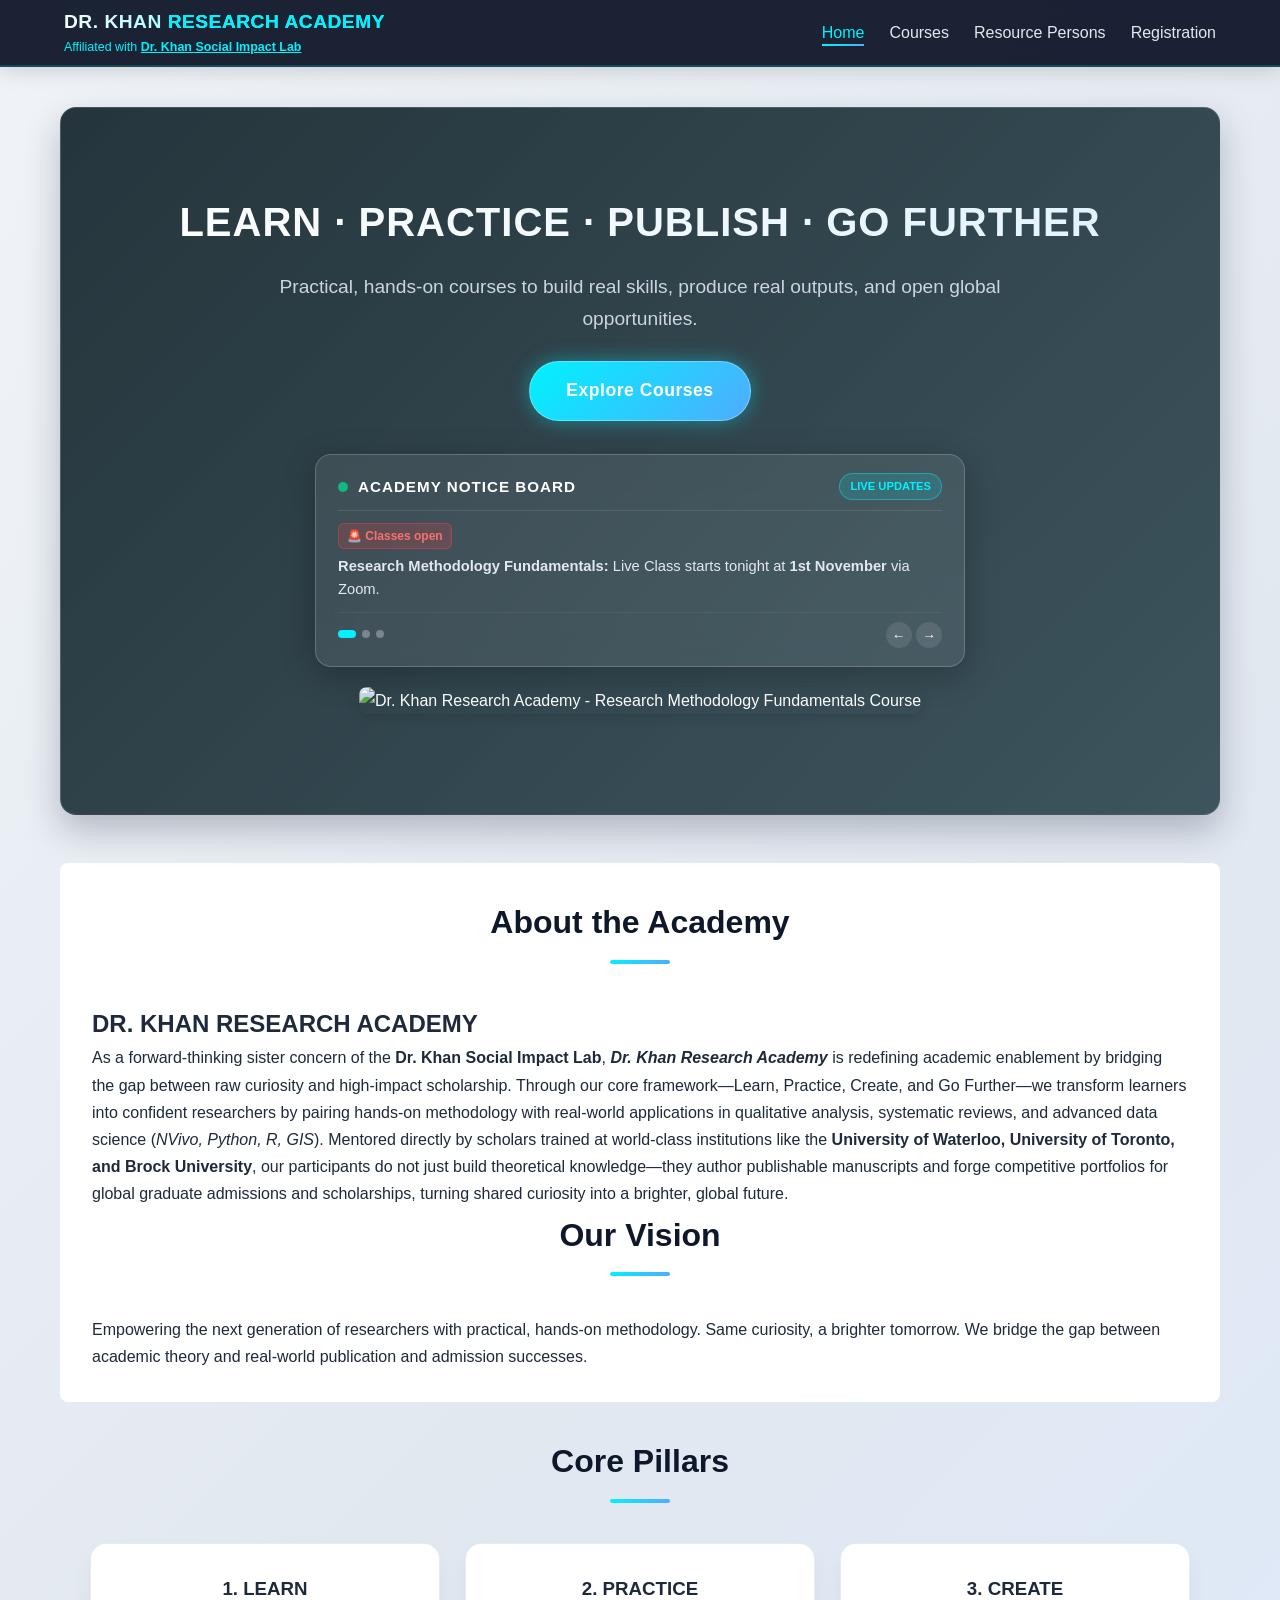
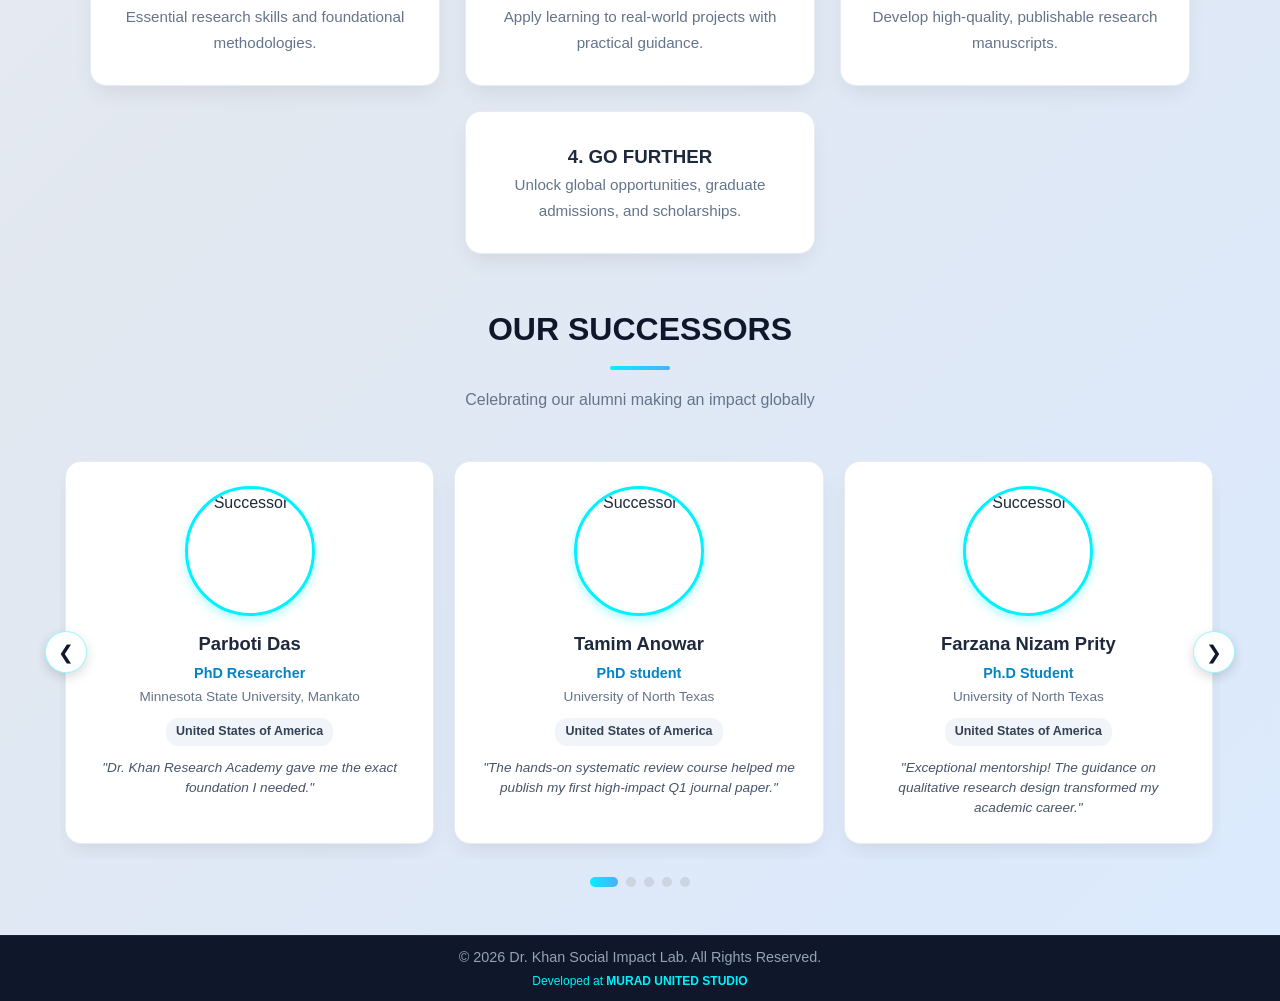
==== commit 658fd1bc: "Update index.html" ====
--- a/index.html
+++ b/index.html
@@ -68,7 +68,7 @@
     </div>
 </div>
 
-  Notice pic Component 
+<!--  Notice pic Component -->
 					<div style="text-align: center; margin: 20px 0;">
 				<style>
 			@keyframes softPulse {
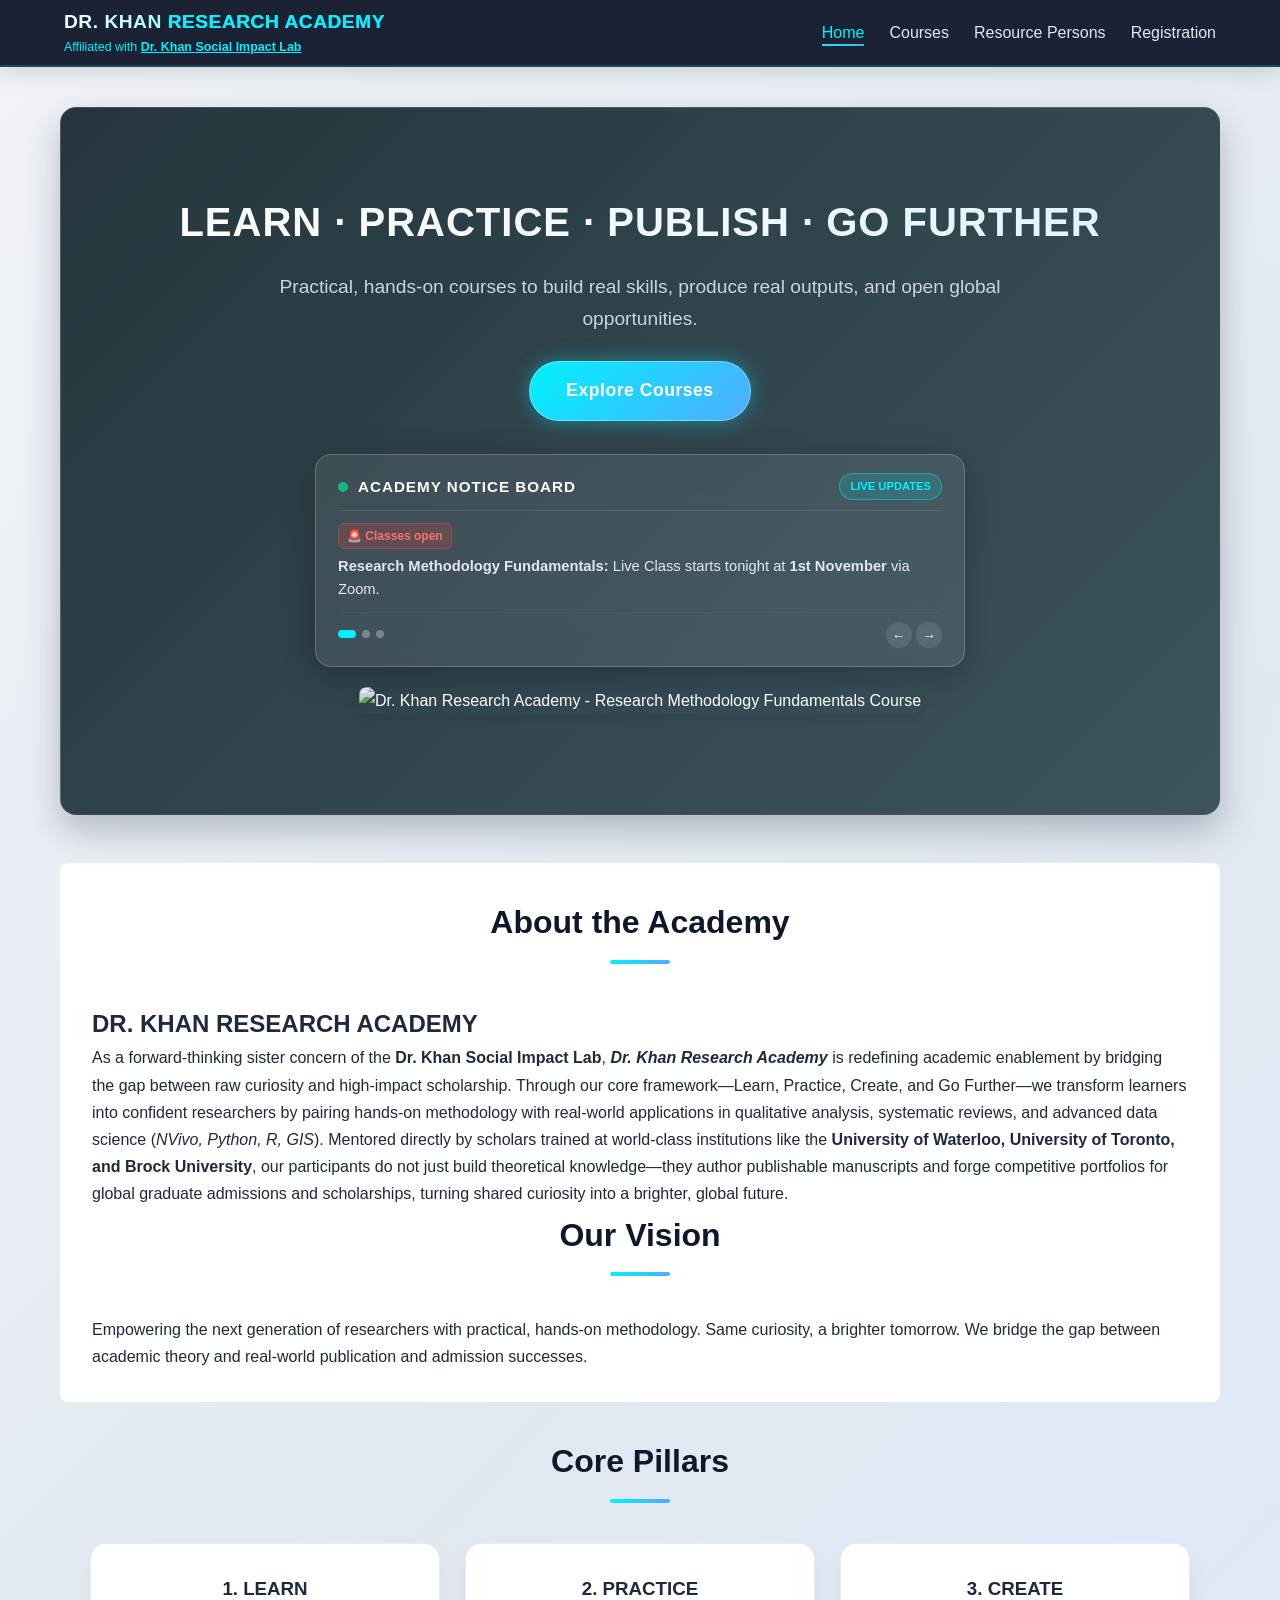
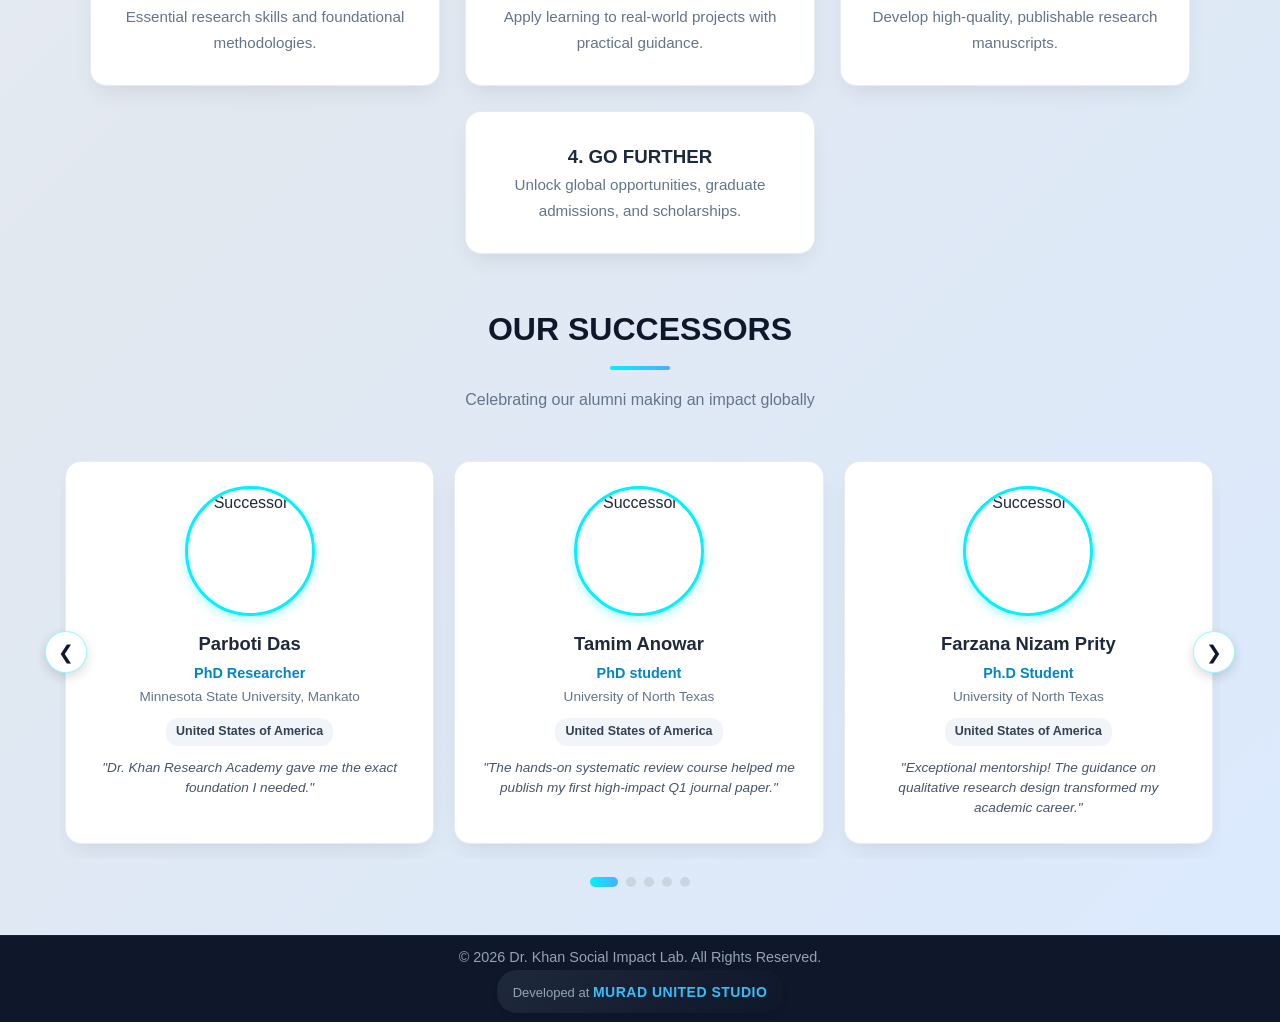
==== commit f04aa9b2: "Update index.html" ====
--- a/index.html
+++ b/index.html
@@ -223,7 +223,12 @@
         </section>
     <footer>
         <p>&copy; 2026 Dr. Khan Social Impact Lab. All Rights Reserved.</p>
-        <p><small>Developed at <b> MURAD UNITED STUDIO</b> </small></p>
+    <div style="display: inline-block; background: linear-gradient(135deg, #1e293b, #0f172a); padding: 8px 16px; border-radius: 20px; box-shadow: 0 4px 6px -1px rgba(0, 0, 0, 0.1); font-family: sans-serif;">
+ 		 <span style="color: #94a3b8; font-size: 13px;">Developed at </span>
+ 		 <a href="https://muradmonoarul.github.io/MuradUnitedStudio/" target="_blank" style="color: #38bdf8; font-weight: bold; font-size: 14px; text-decoration: none; letter-spacing: 0.5px;">
+    		MURAD UNITED STUDIO
+  		</a>
+	</div>
     </footer>
 <script src="script.js"></script>
 </body>
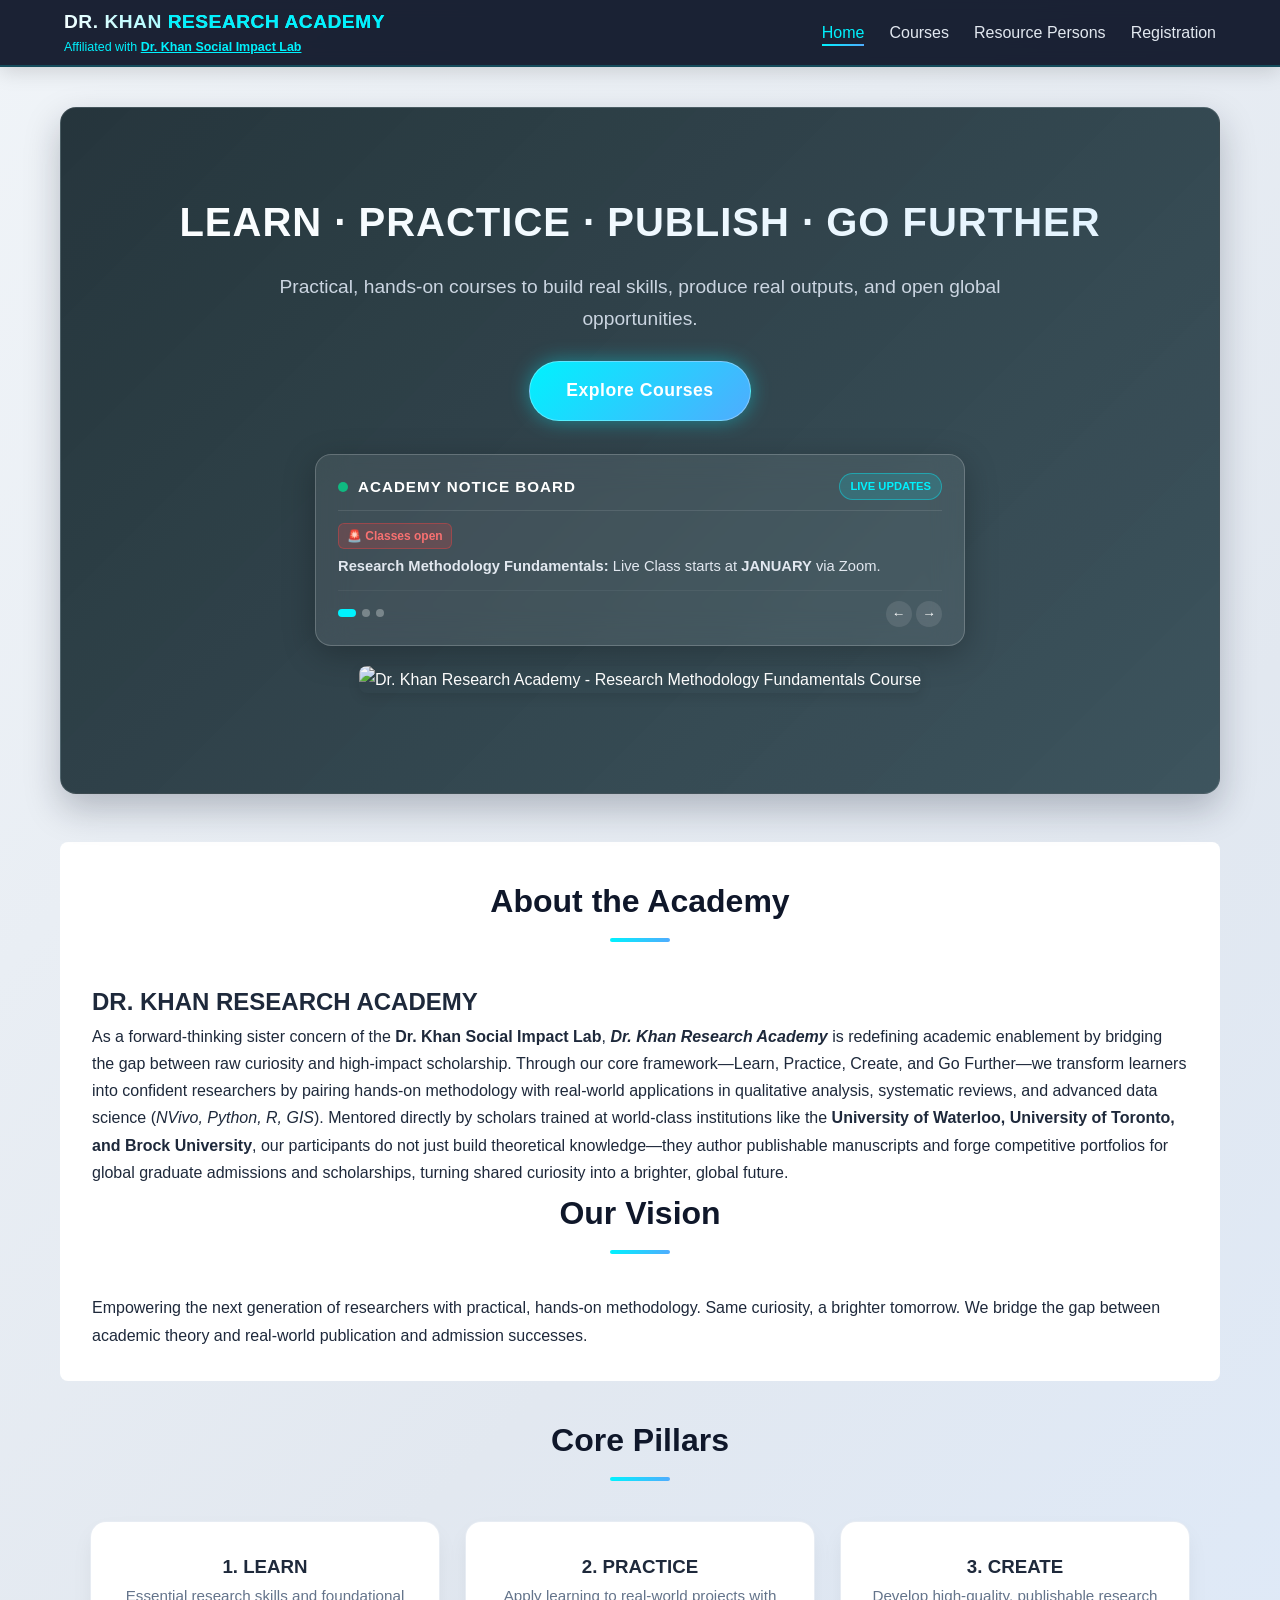
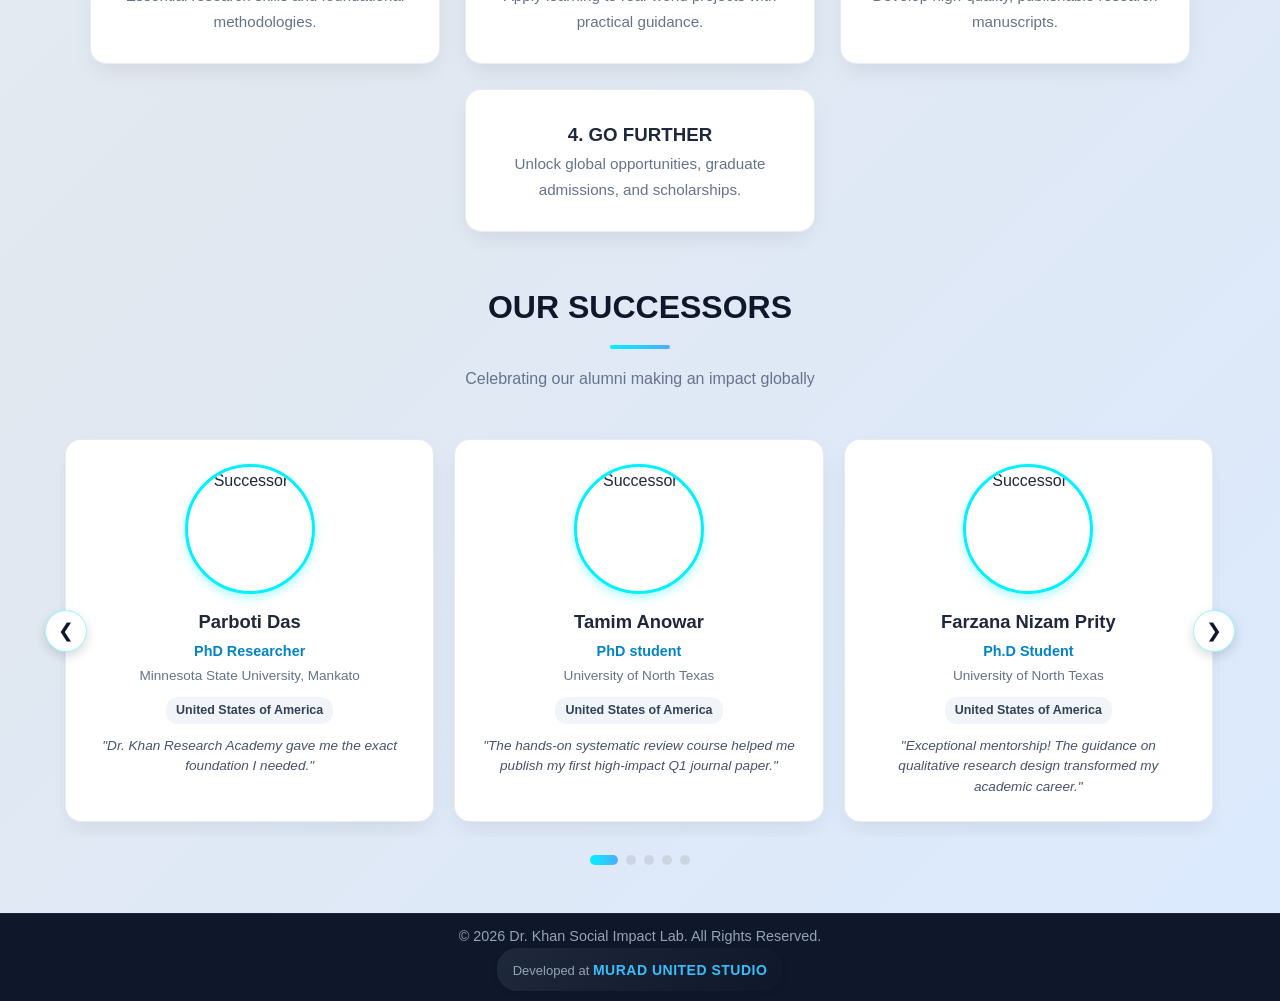
==== commit 91f60a99: "Update index.html" ====
--- a/index.html
+++ b/index.html
@@ -45,7 +45,7 @@
         <ul class="notice-list" id="noticeList">
             <li class="notice-item active">
                 <span class="notice-tag tag-urgent">🚨 Classes open </span>
-                <p><strong>Research Methodology Fundamentals:</strong> Live Class starts tonight at <strong>1st November</strong> via Zoom.</p>
+                <p><strong>Research Methodology Fundamentals:</strong> Live Class starts  at <strong>JANUARY</strong> via Zoom.</p>
             </li>
             <li class="notice-item">
                 <span class="notice-tag tag-next">📅 Next Course</span>
@@ -85,7 +85,7 @@
 			}
 		</style>
 		
-		<img src="https://iili.io/naCwswB.jpg" 
+		<img src="https://iili.io/nvTHG87.png" 
 			alt="Dr. Khan Research Academy - Research Methodology Fundamentals Course" 
 			class="pulse-banner">
 				</div> 
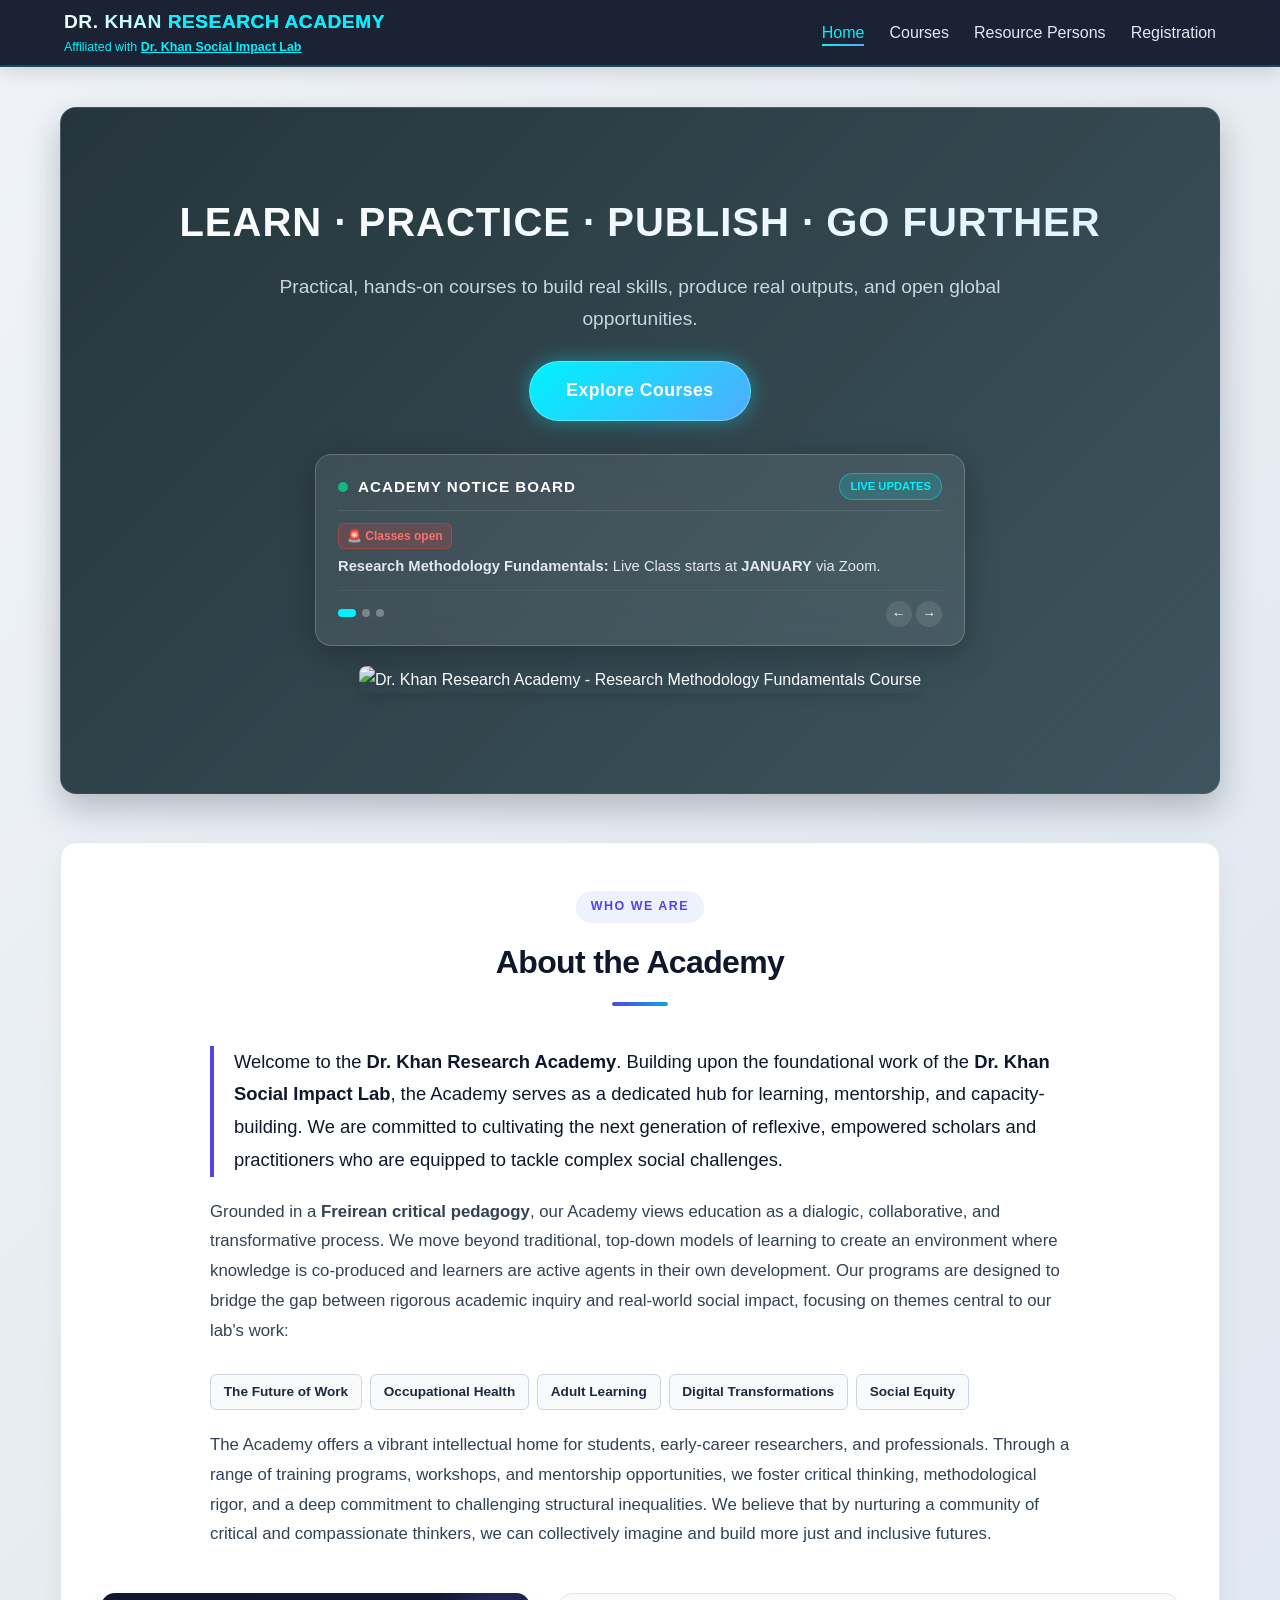
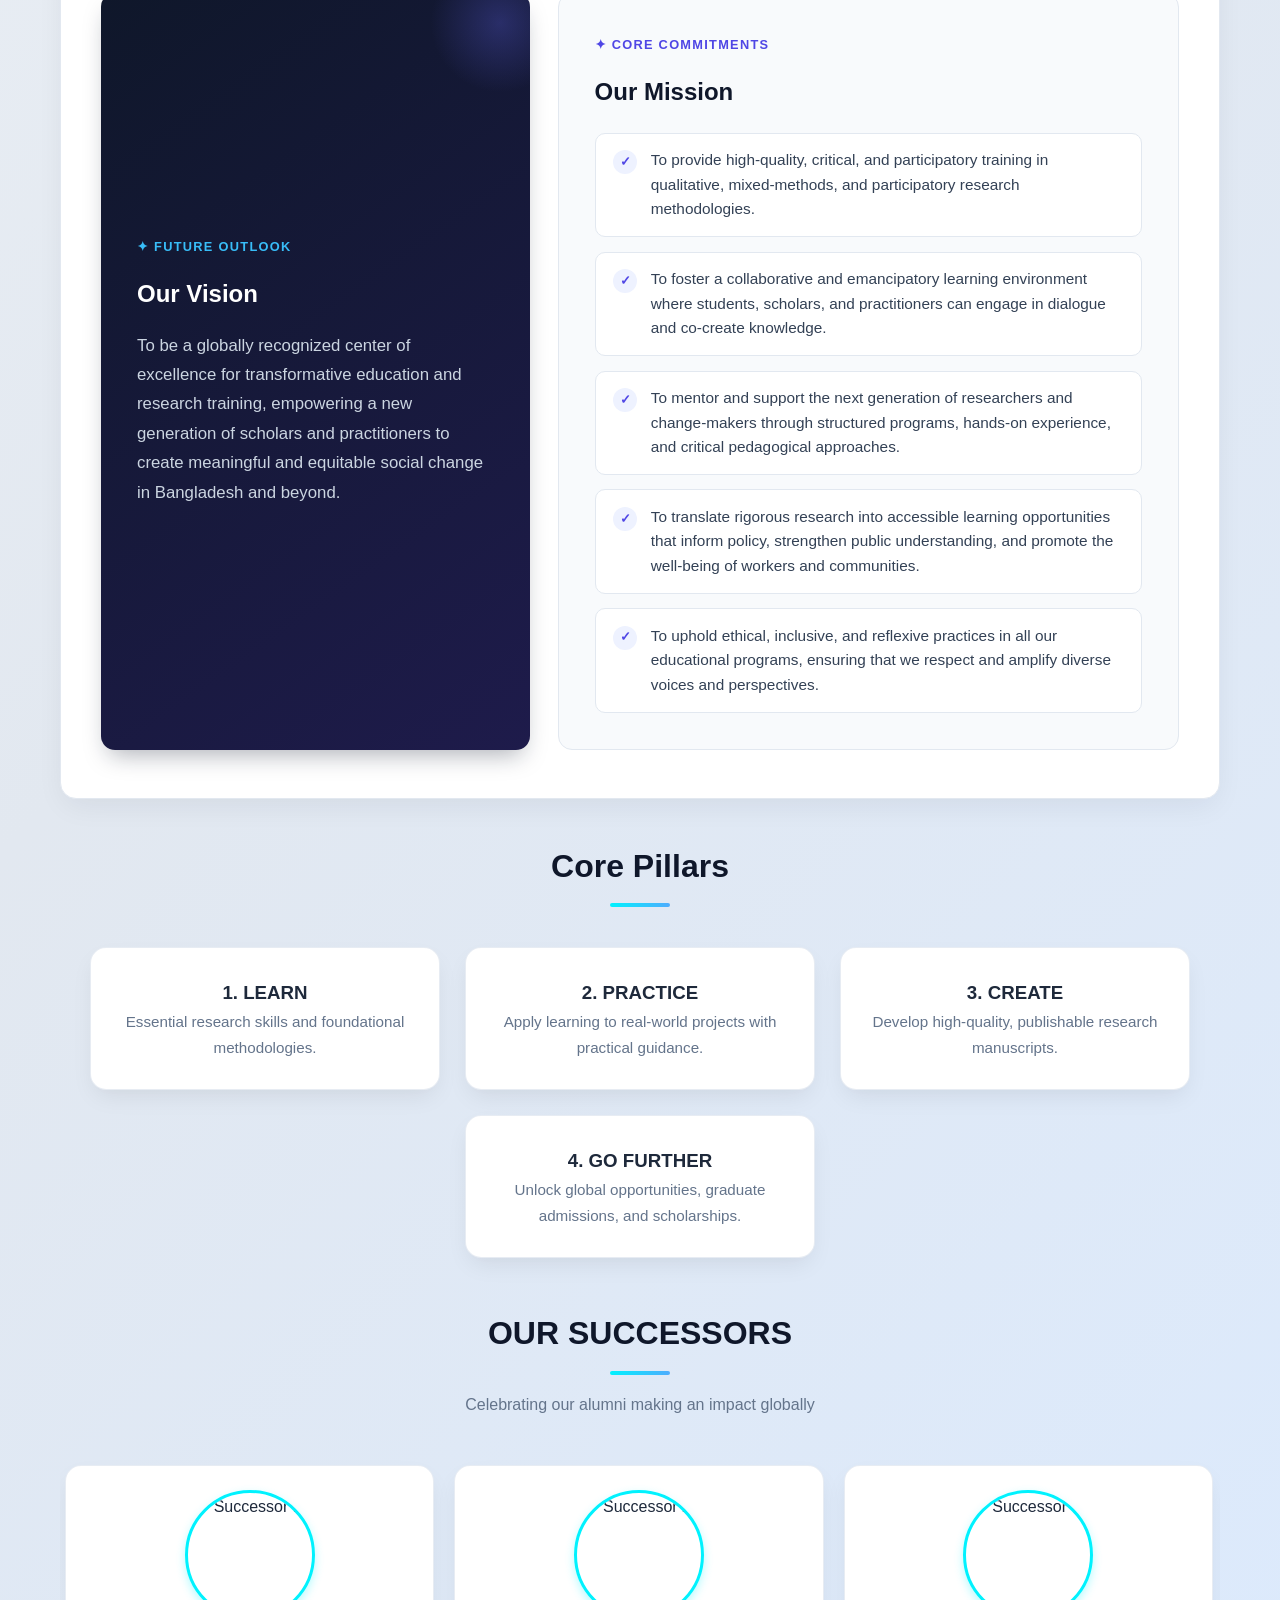
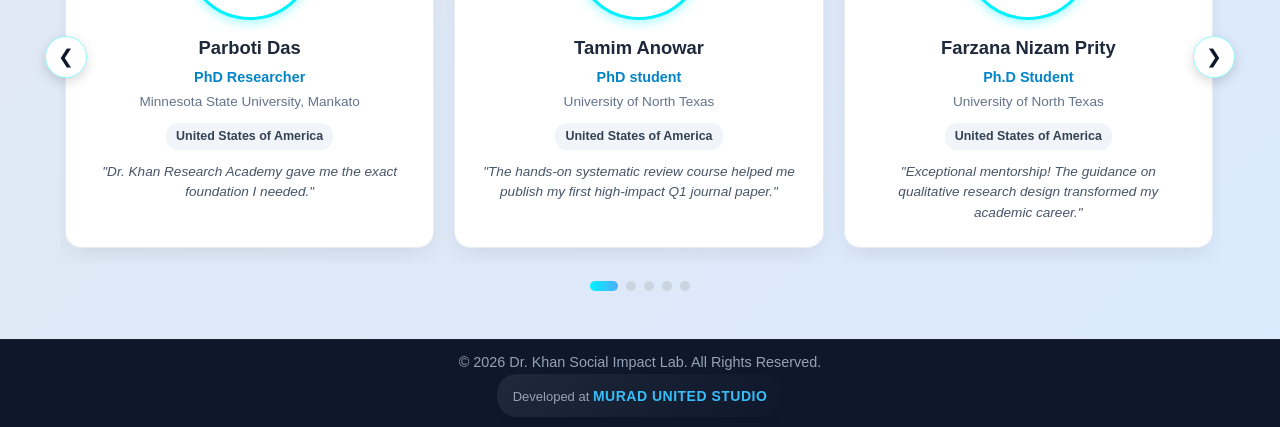
==== commit 989abe94: "Add files via upload" ====
--- a/index.html
+++ b/index.html
@@ -5,6 +5,227 @@
     <meta name="viewport" content="width=device-width, initial-scale=1.0">
     <title>Dr. Khan Research Academy</title>
     <link rel="stylesheet" href="style.css">
+    <style>
+        /* Modern Scoped Styles for Updated About, Vision & Mission Section */
+        #academy-about-redesign {
+            background: #ffffff;
+            border-radius: 16px;
+            padding: 3rem 2.5rem;
+            margin-bottom: 2.5rem;
+            box-shadow: 0 10px 30px -5px rgba(15, 23, 42, 0.07);
+            border: 1px solid #e2e8f0;
+            font-family: system-ui, -apple-system, BlinkMacSystemFont, 'Segoe UI', Roboto, sans-serif;
+            color: #1e293b;
+        }
+
+        .about-header {
+            text-align: center;
+            max-width: 760px;
+            margin: 0 auto 2.5rem auto;
+        }
+
+        .about-eyebrow {
+            display: inline-block;
+            font-size: 0.78rem;
+            font-weight: 700;
+            text-transform: uppercase;
+            letter-spacing: 0.12em;
+            color: #4f46e5;
+            background: #eef2ff;
+            padding: 0.35rem 0.9rem;
+            border-radius: 999px;
+            margin-bottom: 0.75rem;
+        }
+
+        .about-header h2 {
+            font-size: 2rem;
+            font-weight: 800;
+            color: #0f172a;
+            margin: 0 0 0.75rem 0;
+            letter-spacing: -0.02em;
+        }
+
+        .about-divider {
+            width: 56px;
+            height: 4px;
+            background: linear-gradient(90deg, #4f46e5, #0ea5e9);
+            border-radius: 2px;
+            margin: 0 auto;
+        }
+
+        .about-narrative {
+            max-width: 860px;
+            margin: 0 auto 2.75rem auto;
+            display: flex;
+            flex-direction: column;
+            gap: 1.25rem;
+            font-size: 1.05rem;
+            line-height: 1.78;
+            color: #334155;
+        }
+
+        .about-narrative p {
+            margin: 0;
+        }
+
+        .about-lead {
+            font-size: 1.15rem;
+            color: #0f172a;
+            font-weight: 500;
+            border-left: 4px solid #4f46e5;
+            padding-left: 1.25rem;
+        }
+
+        .theme-pills {
+            display: flex;
+            flex-wrap: wrap;
+            gap: 0.5rem;
+            margin-top: 0.5rem;
+        }
+
+        .theme-pill {
+            background: #f8fafc;
+            border: 1px solid #cbd5e1;
+            color: #1e293b;
+            font-size: 0.85rem;
+            font-weight: 600;
+            padding: 0.3rem 0.8rem;
+            border-radius: 6px;
+        }
+
+        /* Vision & Mission Grid */
+        .vm-grid {
+            display: grid;
+            grid-template-columns: 1fr 1.45fr;
+            gap: 1.75rem;
+            align-items: stretch;
+        }
+
+        .vision-card {
+            background: linear-gradient(145deg, #0f172a 0%, #1e1b4b 100%);
+            color: #f8fafc;
+            padding: 2.25rem;
+            border-radius: 14px;
+            display: flex;
+            flex-direction: column;
+            justify-content: center;
+            position: relative;
+            overflow: hidden;
+            box-shadow: 0 12px 24px -8px rgba(15, 23, 42, 0.35);
+        }
+
+        .vision-card::after {
+            content: "";
+            position: absolute;
+            top: -40px;
+            right: -40px;
+            width: 140px;
+            height: 140px;
+            background: radial-gradient(circle, rgba(99, 102, 241, 0.28) 0%, transparent 70%);
+            border-radius: 50%;
+            pointer-events: none;
+        }
+
+        .vm-badge {
+            display: inline-flex;
+            align-items: center;
+            gap: 0.45rem;
+            font-size: 0.8rem;
+            font-weight: 700;
+            text-transform: uppercase;
+            letter-spacing: 0.1em;
+            margin-bottom: 1rem;
+        }
+
+        .vision-card .vm-badge {
+            color: #38bdf8;
+        }
+
+        .vision-card h3 {
+            font-size: 1.5rem;
+            font-weight: 700;
+            margin: 0 0 1rem 0;
+            color: #ffffff;
+        }
+
+        .vision-card p {
+            font-size: 1.05rem;
+            line-height: 1.75;
+            color: #cbd5e1;
+            margin: 0;
+        }
+
+        .mission-card {
+            background: #f8fafc;
+            border: 1px solid #e2e8f0;
+            padding: 2.25rem;
+            border-radius: 14px;
+        }
+
+        .mission-card .vm-badge {
+            color: #4f46e5;
+        }
+
+        .mission-card h3 {
+            font-size: 1.5rem;
+            font-weight: 700;
+            margin: 0 0 1.25rem 0;
+            color: #0f172a;
+        }
+
+        .mission-list {
+            list-style: none;
+            padding: 0;
+            margin: 0;
+            display: flex;
+            flex-direction: column;
+            gap: 0.9rem;
+        }
+
+        .mission-list li {
+            display: flex;
+            align-items: flex-start;
+            gap: 0.85rem;
+            background: #ffffff;
+            padding: 0.9rem 1.1rem;
+            border-radius: 10px;
+            border: 1px solid #e2e8f0;
+            font-size: 0.96rem;
+            line-height: 1.6;
+            color: #334155;
+            transition: transform 0.2s ease, box-shadow 0.2s ease, border-color 0.2s ease;
+        }
+
+        .mission-list li:hover {
+            transform: translateY(-2px);
+            box-shadow: 0 4px 12px rgba(15, 23, 42, 0.05);
+            border-color: #c7d2fe;
+        }
+
+        .mission-icon {
+            flex-shrink: 0;
+            width: 24px;
+            height: 24px;
+            border-radius: 50%;
+            background: #eef2ff;
+            color: #4f46e5;
+            display: flex;
+            align-items: center;
+            justify-content: center;
+            font-weight: 700;
+            font-size: 0.8rem;
+            margin-top: 2px;
+        }
+
+        @media (max-width: 860px) {
+            #academy-about-redesign {
+                padding: 2rem 1.25rem;
+            }
+            .vm-grid {
+                grid-template-columns: 1fr;
+            }
+        }
+    </style>
 </head>
 <body>
 
@@ -32,85 +253,134 @@
             <a href="courses.html" class="btn">Explore Courses</a>
 			
 			<!-- Live Notice Board Component -->
-<div class="notice-board shadow-lg">
-    <div class="notice-header">
-        <div class="notice-title">
-            <span class="pulse-dot"></span>
-            <h3>ACADEMY NOTICE BOARD</h3>
-        </div>
-        <span class="notice-badge">LIVE UPDATES</span>
-    </div>
-
-    <div class="notice-content">
-        <ul class="notice-list" id="noticeList">
-            <li class="notice-item active">
-                <span class="notice-tag tag-urgent">🚨 Classes open </span>
-                <p><strong>Research Methodology Fundamentals:</strong> Live Class starts  at <strong>JANUARY</strong> via Zoom.</p>
-            </li>
-            <li class="notice-item">
-                <span class="notice-tag tag-next">📅 Next Course</span>
-                <p><strong>2. Applied Research Design: From Idea to Proposal</strong> .</p>
-            </li>
-            <li class="notice-item">
-                <span class="notice-tag tag-info">📢 Registration</span>
-                <p>Early bird discount for <strong>COURSE-01</strong> ends this this month<a href="registration.html"> Enroll Now →</a></p>
-            </li>
-        </ul>
-    </div>
-
-    <!-- Controls for Navigation -->
-    <div class="notice-footer">
-        <div class="notice-dots" id="noticeDots"></div>
-        <div class="notice-controls">
-            <button id="prevNoticeBtn" aria-label="Previous Notice">&larr;</button>
-            <button id="nextNoticeBtn" aria-label="Next Notice">&rarr;</button>
-        </div>
-    </div>
-</div>
-
-<!--  Notice pic Component -->
-					<div style="text-align: center; margin: 20px 0;">
-				<style>
-			@keyframes softPulse {
-			0% { transform: scale(1); }
-			50% { transform: scale(1.02); }
-			100% { transform: scale(1); }
-			}
-			.pulse-banner {
-			max-width: 60%; 
-			height: auto; 
-			border-radius: 8px; 
-			box-shadow: 0 4px 12px rgba(0, 0, 0, 0.1);
-			animation: softPulse 1s infinite ease-in-out;
-			}
-		</style>
-		
-		<img src="https://iili.io/nvTHG87.png" 
-			alt="Dr. Khan Research Academy - Research Methodology Fundamentals Course" 
-			class="pulse-banner">
-				</div> 
+            <div class="notice-board shadow-lg">
+                <div class="notice-header">
+                    <div class="notice-title">
+                        <span class="pulse-dot"></span>
+                        <h3>ACADEMY NOTICE BOARD</h3>
+                    </div>
+                    <span class="notice-badge">LIVE UPDATES</span>
+                </div>
+
+                <div class="notice-content">
+                    <ul class="notice-list" id="noticeList">
+                        <li class="notice-item active">
+                            <span class="notice-tag tag-urgent">🚨 Classes open </span>
+                            <p><strong>Research Methodology Fundamentals:</strong> Live Class starts  at <strong>JANUARY</strong> via Zoom.</p>
+                        </li>
+                        <li class="notice-item">
+                            <span class="notice-tag tag-next">📅 Next Course</span>
+                            <p><strong>2. Applied Research Design: From Idea to Proposal</strong> .</p>
+                        </li>
+                        <li class="notice-item">
+                            <span class="notice-tag tag-info">📢 Registration</span>
+                            <p>Early bird discount for <strong>COURSE-01</strong> ends this this month<a href="registration.html"> Enroll Now →</a></p>
+                        </li>
+                    </ul>
+                </div>
+
+                <!-- Controls for Navigation -->
+                <div class="notice-footer">
+                    <div class="notice-dots" id="noticeDots"></div>
+                    <div class="notice-controls">
+                        <button id="prevNoticeBtn" aria-label="Previous Notice">&larr;</button>
+                        <button id="nextNoticeBtn" aria-label="Next Notice">&rarr;</button>
+                    </div>
+                </div>
+            </div>
+
+            <!-- Notice pic Component -->
+            <div style="text-align: center; margin: 20px 0;">
+                <style>
+                    @keyframes softPulse {
+                        0% { transform: scale(1); }
+                        50% { transform: scale(1.02); }
+                        100% { transform: scale(1); }
+                    }
+                    .pulse-banner {
+                        max-width: 60%; 
+                        height: auto; 
+                        border-radius: 8px; 
+                        box-shadow: 0 4px 12px rgba(0, 0, 0, 0.1);
+                        animation: softPulse 1s infinite ease-in-out;
+                    }
+                </style>
+                
+                <img src="https://iili.io/nvTHG87.png" 
+                    alt="Dr. Khan Research Academy - Research Methodology Fundamentals Course" 
+                    class="pulse-banner">
+            </div> 
         </section>
-		
-		
-
-        <section class="about-section" style="background: white; padding: 2rem; border-radius: 8px; margin-bottom: 2rem;">
-            <h2 class="section-title">About the Academy</h2>
-        
-		<!-- MODERN SINGLE-PARAGRAPH ABOUT SECTION -->
-				<section id="about-academy" class="py-12 px-6 bg-gradient-to-r from-slate-900 to-indigo-950 text-white rounded-2xl shadow-xl border border-slate-800">
-					<div class="max-w-4xl mx-auto text-center space-y-4">
-					<h2 class="text-3xl md:text-4xl font-extrabold tracking-tight">DR. KHAN RESEARCH ACADEMY</h2>
-					<p class="text-lg md:text-xl font-light text-slate-300 leading-relaxed max-w-3xl mx-auto">
-					As a forward-thinking sister concern of the <strong class="text-white font-semibold">Dr. Khan Social Impact Lab</strong>, 
-					<strong class="text-white font-semibold"><i> Dr. Khan Research Academy </i> </strong> is redefining academic enablement by bridging the gap between raw curiosity and high-impact scholarship. Through our core framework—<span class="text-indigo-400 font-medium">Learn, Practice, Create, and Go Further</span>—we transform learners into confident researchers by pairing hands-on methodology with real-world applications in qualitative analysis, systematic reviews, and advanced data science (<em class="not-italic text-indigo-300">NVivo, Python, R, GIS</em>). Mentored directly by scholars trained at world-class institutions like the <strong class="text-white font-semibold">University of Waterloo, University of Toronto, and Brock University</strong>, our participants do not just build theoretical knowledge—they author publishable manuscripts and forge competitive portfolios for global graduate admissions and scholarships, turning shared curiosity into a brighter, global future.
-					</p>
-					</div>
-				</section>
-			<h2 class="section-title">Our Vision</h2>	
-			        <p>Empowering the next generation of researchers with practical, hands-on methodology. Same curiosity, a brighter tomorrow. We bridge the gap between academic theory and real-world publication and admission successes.</p>
-				
-		
-		</section>
+
+        <!-- UPDATED ABOUT THE ACADEMY, VISION & MISSION SECTION -->
+        <section id="academy-about-redesign">
+            <div class="about-header">
+                <span class="about-eyebrow">Who We Are</span>
+                <h2>About the Academy</h2>
+                <div class="about-divider"></div>
+            </div>
+
+            <div class="about-narrative">
+                <p class="about-lead">
+                    Welcome to the <strong>Dr. Khan Research Academy</strong>. Building upon the foundational work of the <strong>Dr. Khan Social Impact Lab</strong>, the Academy serves as a dedicated hub for learning, mentorship, and capacity-building. We are committed to cultivating the next generation of reflexive, empowered scholars and practitioners who are equipped to tackle complex social challenges.
+                </p>
+
+                <p>
+                    Grounded in a <strong>Freirean critical pedagogy</strong>, our Academy views education as a dialogic, collaborative, and transformative process. We move beyond traditional, top-down models of learning to create an environment where knowledge is co-produced and learners are active agents in their own development. Our programs are designed to bridge the gap between rigorous academic inquiry and real-world social impact, focusing on themes central to our lab's work:
+                </p>
+
+                <div class="theme-pills">
+                    <span class="theme-pill">The Future of Work</span>
+                    <span class="theme-pill">Occupational Health</span>
+                    <span class="theme-pill">Adult Learning</span>
+                    <span class="theme-pill">Digital Transformations</span>
+                    <span class="theme-pill">Social Equity</span>
+                </div>
+
+                <p>
+                    The Academy offers a vibrant intellectual home for students, early-career researchers, and professionals. Through a range of training programs, workshops, and mentorship opportunities, we foster critical thinking, methodological rigor, and a deep commitment to challenging structural inequalities. We believe that by nurturing a community of critical and compassionate thinkers, we can collectively imagine and build more just and inclusive futures.
+                </p>
+            </div>
+
+            <div class="vm-grid">
+                <!-- Vision Card -->
+                <div class="vision-card">
+                    <span class="vm-badge">✦ Future Outlook</span>
+                    <h3>Our Vision</h3>
+                    <p>
+                        To be a globally recognized center of excellence for transformative education and research training, empowering a new generation of scholars and practitioners to create meaningful and equitable social change in Bangladesh and beyond.
+                    </p>
+                </div>
+
+                <!-- Mission Card -->
+                <div class="mission-card">
+                    <span class="vm-badge">✦ Core Commitments</span>
+                    <h3>Our Mission</h3>
+                    <ul class="mission-list">
+                        <li>
+                            <span class="mission-icon">✓</span>
+                            <span>To provide high-quality, critical, and participatory training in qualitative, mixed-methods, and participatory research methodologies.</span>
+                        </li>
+                        <li>
+                            <span class="mission-icon">✓</span>
+                            <span>To foster a collaborative and emancipatory learning environment where students, scholars, and practitioners can engage in dialogue and co-create knowledge.</span>
+                        </li>
+                        <li>
+                            <span class="mission-icon">✓</span>
+                            <span>To mentor and support the next generation of researchers and change-makers through structured programs, hands-on experience, and critical pedagogical approaches.</span>
+                        </li>
+                        <li>
+                            <span class="mission-icon">✓</span>
+                            <span>To translate rigorous research into accessible learning opportunities that inform policy, strengthen public understanding, and promote the well-being of workers and communities.</span>
+                        </li>
+                        <li>
+                            <span class="mission-icon">✓</span>
+                            <span>To uphold ethical, inclusive, and reflexive practices in all our educational programs, ensuring that we respect and amplify diverse voices and perspectives.</span>
+                        </li>
+                    </ul>
+                </div>
+            </div>
+        </section>
 
         <section class="pillars">
             <h2 class="section-title">Core Pillars</h2>
@@ -134,102 +404,104 @@
             </div>
         </section>
     </div>
-<!-- Our Successors Section -->
-        <section class="successors-section">
-            <h2 class="section-title">OUR SUCCESSORS</h2>
-            <p class="section-subtitle">Celebrating our alumni making an impact globally</p>
+
+    <!-- Our Successors Section -->
+    <section class="successors-section">
+        <h2 class="section-title">OUR SUCCESSORS</h2>
+        <p class="section-subtitle">Celebrating our alumni making an impact globally</p>
+        
+        <div class="slider-wrapper">
+            <!-- Navigation Arrows -->
+            <button class="slider-btn prev-btn" aria-label="Previous">&#10094;</button>
             
-            <div class="slider-wrapper">
-                <!-- Navigation Arrows -->
-                <button class="slider-btn prev-btn" aria-label="Previous">&#10094;</button>
+            <div class="successor-slider">
+                <!-- Successor 1 -->
+                <div class="successor-card">
+                    <img src="https://khansilab.com/employee/Parboti.jpg?auto=format&fit=crop&w=400&q=80" alt="Successor 1" class="successor-img">
+                    <div class="successor-info">
+                        <h3>Parboti Das</h3>
+                        <p class="role">PhD Researcher</p>
+                        <p class="institution">Minnesota State University, Mankato</p>
+                        <span class="country-badge">United States of America</span>
+                        <blockquote class="quote">
+                            "Dr. Khan Research Academy gave me the exact foundation I needed."
+                        </blockquote>
+                    </div>
+                </div>
+
+                <!-- Successor 2 -->
+                <div class="successor-card">
+                    <img src="https://khansilab.com/employee/Tamim_Anowar.jpg?auto=format&fit=crop&w=300&q=80" alt="Successor 2" class="successor-img">
+                    <div class="successor-info">
+                        <h3>Tamim Anowar</h3>
+                        <p class="role">PhD student</p>
+                        <p class="institution">University of North Texas</p>
+                        <span class="country-badge">United States of America</span>
+                        <blockquote class="quote">
+                            "The hands-on systematic review course helped me publish my first high-impact Q1 journal paper."
+                        </blockquote>
+                    </div>
+                </div>
+
+                <!-- Successor 3 -->
+                <div class="successor-card">
+                    <img src="https://khansilab.com/employee/WhatsApp_Image_2026-04-12_at_9_02_51_PM2.jpeg?auto=format&fit=crop&w=300&q=80" alt="Successor 3" class="successor-img">
+                    <div class="successor-info">
+                        <h3>Farzana Nizam Prity</h3>
+                        <p class="role">Ph.D Student</p>
+                        <p class="institution">University of North Texas</p>
+                        <span class="country-badge">United States of America</span>
+                        <blockquote class="quote">
+                            "Exceptional mentorship! The guidance on qualitative research design transformed my academic career."
+                        </blockquote>
+                    </div>
+                </div>
+
+                <!-- Successor 4 -->
+                <div class="successor-card">
+                    <img src="https://khansilab.com/employee/WhatsApp_Image_2026-06-24_at_3_52_09_AM.jpeg?auto=format&fit=crop&w=300&q=80" alt="Successor 4" class="successor-img">
+                    <div class="successor-info">
+                        <h3>Md. Mamunur Rashid</h3>
+                        <p class="role">LL.B(Hons) LL.M</p>
+                        <p class="institution">University of Glasgow</p>
+                        <span class="country-badge">United Kingdom</span>
+                        <blockquote class="quote">
+                            "From basic curiosity to a full master's scholarship—this academy bridged the whole gap for me."
+                        </blockquote>
+                    </div>
+                </div>
                 
-                <div class="successor-slider">
-                    <!-- Successor 1 -->
-                    <div class="successor-card">
-                        <img src="https://khansilab.com/employee/Parboti.jpg?auto=format&fit=crop&w=400&q=80" alt="Successor 1" class="successor-img">
-                        <div class="successor-info">
-                            <h3>Parboti Das</h3>
-                            <p class="role">PhD Researcher</p>
-                            <p class="institution">Minnesota State University, Mankato</p>
-                            <span class="country-badge">United States of America</span>
-                            <blockquote class="quote">
-                                "Dr. Khan Research Academy gave me the exact foundation I needed."
-                            </blockquote>
-                        </div>
-                    </div>
-
-                    <!-- Successor 2 -->
-                    <div class="successor-card">
-                        <img src="https://khansilab.com/employee/Tamim_Anowar.jpg?auto=format&fit=crop&w=300&q=80" alt="Successor 2" class="successor-img">
-                        <div class="successor-info">
-                            <h3>Tamim Anowar</h3>
-                            <p class="role">PhD student</p>
-                            <p class="institution">University of North Texas</p>
-                            <span class="country-badge">United States of America</span>
-                            <blockquote class="quote">
-                                "The hands-on systematic review course helped me publish my first high-impact Q1 journal paper."
-                            </blockquote>
-                        </div>
-                    </div>
-
-                    <!-- Successor 3 -->
-                    <div class="successor-card">
-                        <img src="https://khansilab.com/employee/WhatsApp_Image_2026-04-12_at_9_02_51_PM2.jpeg?auto=format&fit=crop&w=300&q=80" alt="Successor 3" class="successor-img">
-                        <div class="successor-info">
-                            <h3>Farzana Nizam Prity</h3>
-                            <p class="role">Ph.D Student</p>
-                            <p class="institution">University of North Texas</p>
-                            <span class="country-badge">United States of America</span>
-                            <blockquote class="quote">
-                                "Exceptional mentorship! The guidance on qualitative research design transformed my academic career."
-                            </blockquote>
-                        </div>
-                    </div>
-
-                    <!-- Successor 4 -->
-                    <div class="successor-card">
-                        <img src="https://khansilab.com/employee/WhatsApp_Image_2026-06-24_at_3_52_09_AM.jpeg?auto=format&fit=crop&w=300&q=80" alt="Successor 4" class="successor-img">
-                        <div class="successor-info">
-                            <h3>Md. Mamunur Rashid</h3>
-                            <p class="role">LL.B(Hons) LL.M</p>
-                            <p class="institution">University of Glasgow</p>
-                            <span class="country-badge">United Kingdom</span>
-                            <blockquote class="quote">
-                                "From basic curiosity to a full master's scholarship—this academy bridged the whole gap for me."
-                            </blockquote>
-                        </div>
-                    </div>
-					
-					<!-- Successor 5 -->
-                    <div class="successor-card">
-                        <img src="https://khansilab.com/employee/Ahona_Singha_Formal_Photo.jpg?auto=format&fit=crop&w=300&q=80" alt="Successor 4" class="successor-img">
-                        <div class="successor-info">
-                            <h3>Ahona Singha</h3>
-                            <p class="role">LL.B(Hons) LL.M</p>
-                            <p class="institution">University of Murad</p>
-                            <span class="country-badge">United Kingdom</span>
-                            <blockquote class="quote">
-                                "From basic curiosity to a full master's scholarship—this academy bridged the whole gap for me."
-                            </blockquote>
-                        </div>
-                    </div>
-                </div>
-
-                <button class="slider-btn next-btn" aria-label="Next">&#10095;</button>
-            </div>
-
-            <!-- Pagination Dots Container -->
-            <div class="slider-dots"></div>
-        </section>
+                <!-- Successor 5 -->
+                <div class="successor-card">
+                    <img src="https://khansilab.com/employee/Ahona_Singha_Formal_Photo.jpg?auto=format&fit=crop&w=300&q=80" alt="Successor 5" class="successor-img">
+                    <div class="successor-info">
+                        <h3>Ahona Singha</h3>
+                        <p class="role">LL.B(Hons) LL.M</p>
+                        <p class="institution">University of Murad</p>
+                        <span class="country-badge">United Kingdom</span>
+                        <blockquote class="quote">
+                            "From basic curiosity to a full master's scholarship—this academy bridged the whole gap for me."
+                        </blockquote>
+                    </div>
+                </div>
+            </div>
+
+            <button class="slider-btn next-btn" aria-label="Next">&#10095;</button>
+        </div>
+
+        <!-- Pagination Dots Container -->
+        <div class="slider-dots"></div>
+    </section>
+
     <footer>
         <p>&copy; 2026 Dr. Khan Social Impact Lab. All Rights Reserved.</p>
-    <div style="display: inline-block; background: linear-gradient(135deg, #1e293b, #0f172a); padding: 8px 16px; border-radius: 20px; box-shadow: 0 4px 6px -1px rgba(0, 0, 0, 0.1); font-family: sans-serif;">
- 		 <span style="color: #94a3b8; font-size: 13px;">Developed at </span>
- 		 <a href="https://muradmonoarul.github.io/MuradUnitedStudio/" target="_blank" style="color: #38bdf8; font-weight: bold; font-size: 14px; text-decoration: none; letter-spacing: 0.5px;">
-    		MURAD UNITED STUDIO
-  		</a>
-	</div>
+        <div style="display: inline-block; background: linear-gradient(135deg, #1e293b, #0f172a); padding: 8px 16px; border-radius: 20px; box-shadow: 0 4px 6px -1px rgba(0, 0, 0, 0.1); font-family: sans-serif;">
+            <span style="color: #94a3b8; font-size: 13px;">Developed at </span>
+            <a href="https://muradmonoarul.github.io/MuradUnitedStudio/" target="_blank" style="color: #38bdf8; font-weight: bold; font-size: 14px; text-decoration: none; letter-spacing: 0.5px;">
+                MURAD UNITED STUDIO
+            </a>
+        </div>
     </footer>
-<script src="script.js"></script>
+    <script src="script.js"></script>
 </body>
-</html>
+</html>
